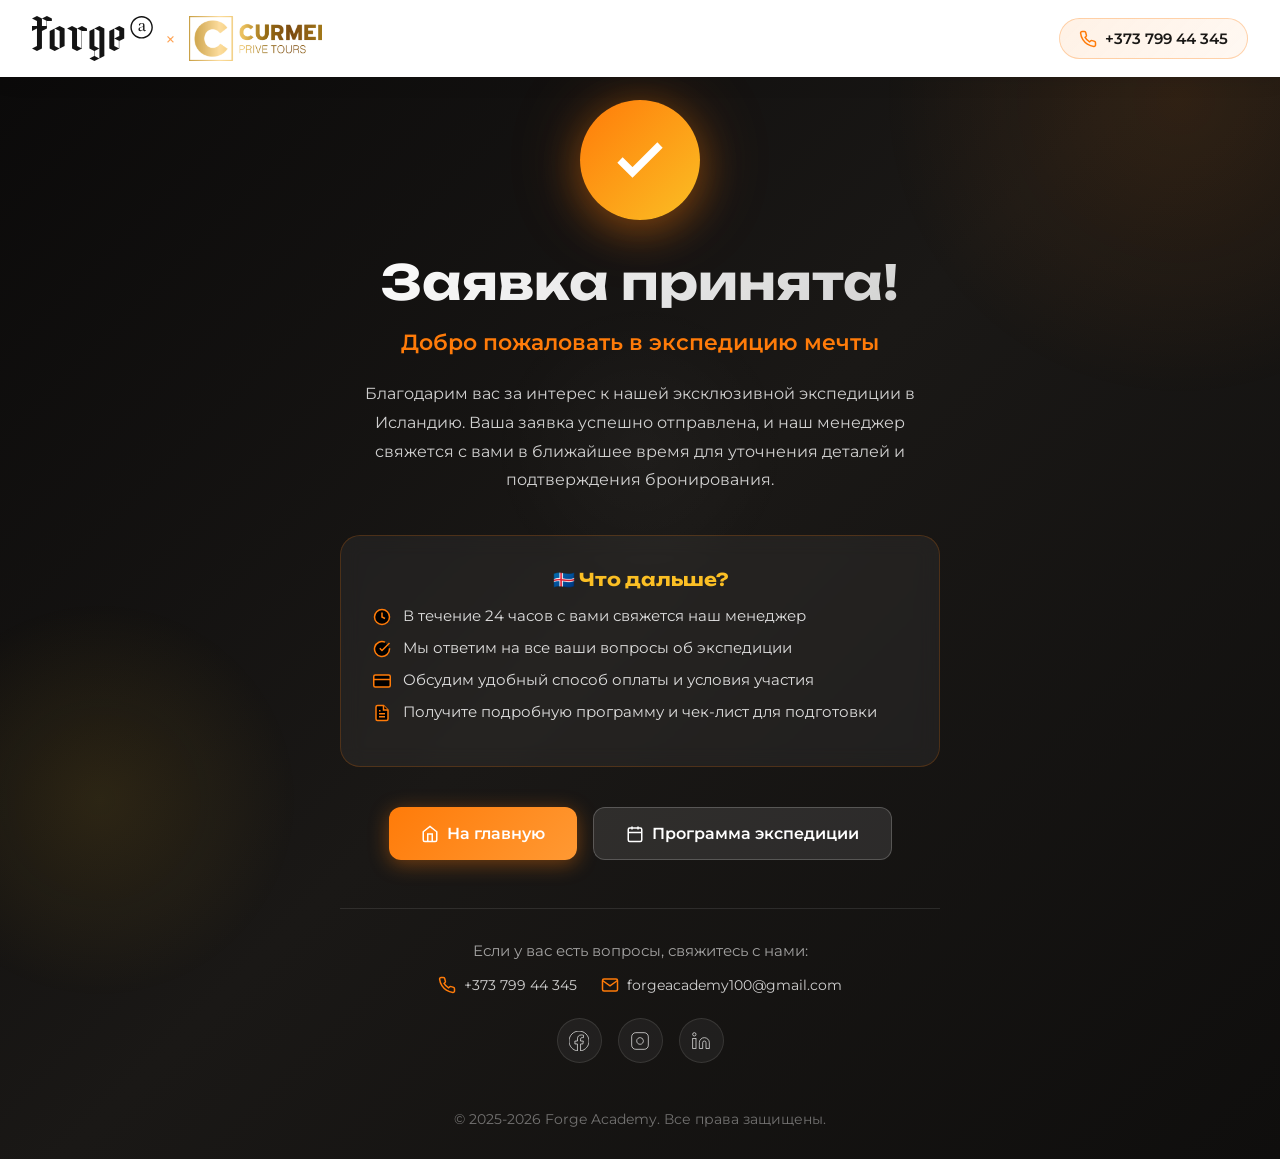
==== success.html @ b9b6d01e "Improve header phone styling and add white header to success page" ====
<!DOCTYPE html>
<html lang="ru">
<head>
    <meta charset="UTF-8">
    <meta name="viewport" content="width=device-width, initial-scale=1.0">
    <title>Заявка принята | Forge Academy Iceland</title>
    <meta name="robots" content="noindex, nofollow">
    
    <!-- Favicons -->
    <link rel="apple-touch-icon" sizes="180x180" href="assets/images/favicons/apple-touch-icon.png">
    <link rel="icon" type="image/png" sizes="32x32" href="assets/images/favicons/favicon-32x32.png">
    <link rel="icon" type="image/png" sizes="16x16" href="assets/images/favicons/favicon-16x16.png">
    
    <!-- Fonts -->
    <link rel="preconnect" href="https://fonts.googleapis.com">
    <link rel="preconnect" href="https://fonts.gstatic.com" crossorigin>
    <link href="https://fonts.googleapis.com/css2?family=Unbounded:wght@300;400;500;600;700;800;900&family=Montserrat:wght@300;400;500;600;700&display=swap" rel="stylesheet">
    
    <style>
        :root {
            --forge-flame: #FF7B09;
            --forge-gold: #FBBF24;
            --forge-coal: #1a1816;
            --white: #ffffff;
        }
        
        * {
            margin: 0;
            padding: 0;
            box-sizing: border-box;
        }
        
        body {
            font-family: 'Montserrat', sans-serif;
            background: linear-gradient(135deg, #0a0909 0%, #1a1816 50%, #0f0e0d 100%);
            min-height: 100vh;
            display: flex;
            flex-direction: column;
            align-items: center;
            justify-content: center;
            color: var(--white);
            padding: 2rem;
            padding-top: 100px;
            overflow-x: hidden;
            position: relative;
        }
        
        /* Header */
        .success-header {
            position: fixed;
            top: 0;
            left: 0;
            right: 0;
            background: var(--white);
            padding: 1rem 2rem;
            display: flex;
            justify-content: space-between;
            align-items: center;
            z-index: 1000;
            box-shadow: 0 2px 20px rgba(0, 0, 0, 0.1);
        }
        
        .header-logo {
            display: flex;
            align-items: center;
            gap: 0.8rem;
        }
        
        .header-logo img {
            height: 45px;
            width: auto;
        }
        
        .header-logo .logo-separator {
            color: var(--forge-flame);
            font-size: 1.2rem;
            opacity: 0.7;
        }
        
        .header-phone-link {
            display: flex;
            align-items: center;
            gap: 0.5rem;
            color: var(--forge-coal);
            text-decoration: none;
            font-size: 0.95rem;
            font-weight: 600;
            padding: 0.6rem 1.2rem;
            border-radius: 50px;
            background: linear-gradient(135deg, rgba(255, 123, 9, 0.1) 0%, rgba(255, 123, 9, 0.05) 100%);
            border: 1px solid rgba(255, 123, 9, 0.3);
            transition: all 0.3s ease;
        }
        
        .header-phone-link:hover {
            background: linear-gradient(135deg, var(--forge-flame) 0%, #ff9933 100%);
            color: white;
        }
        
        .header-phone-link svg {
            stroke: var(--forge-flame);
        }
        
        .header-phone-link:hover svg {
            stroke: white;
        }
        
        @media (max-width: 600px) {
            .success-header {
                padding: 0.8rem 1rem;
            }
            
            .header-logo img {
                height: 35px;
            }
            
            .header-phone-link span {
                display: none;
            }
            
            .header-phone-link {
                padding: 0.5rem;
                border-radius: 50%;
            }
        }
        
        /* Animated Background */
        .bg-animation {
            position: fixed;
            top: 0;
            left: 0;
            width: 100%;
            height: 100%;
            pointer-events: none;
            z-index: 0;
        }
        
        .bg-circle {
            position: absolute;
            border-radius: 50%;
            opacity: 0.1;
        }
        
        .bg-circle:nth-child(1) {
            width: 600px;
            height: 600px;
            background: radial-gradient(circle, var(--forge-flame) 0%, transparent 70%);
            top: -200px;
            right: -200px;
            animation: float 15s ease-in-out infinite;
        }
        
        .bg-circle:nth-child(2) {
            width: 400px;
            height: 400px;
            background: radial-gradient(circle, var(--forge-gold) 0%, transparent 70%);
            bottom: -100px;
            left: -100px;
            animation: float 12s ease-in-out infinite reverse;
        }
        
        .bg-circle:nth-child(3) {
            width: 300px;
            height: 300px;
            background: radial-gradient(circle, rgba(255, 255, 255, 0.3) 0%, transparent 70%);
            top: 50%;
            left: 50%;
            transform: translate(-50%, -50%);
            animation: pulse-bg 8s ease-in-out infinite;
        }
        
        @keyframes float {
            0%, 100% { transform: translate(0, 0) scale(1); }
            50% { transform: translate(30px, -30px) scale(1.1); }
        }
        
        @keyframes pulse-bg {
            0%, 100% { opacity: 0.05; transform: translate(-50%, -50%) scale(1); }
            50% { opacity: 0.15; transform: translate(-50%, -50%) scale(1.2); }
        }
        
        /* Success Container */
        .success-container {
            position: relative;
            z-index: 1;
            text-align: center;
            max-width: 600px;
            animation: fadeInUp 0.8s ease-out;
        }
        
        @keyframes fadeInUp {
            from {
                opacity: 0;
                transform: translateY(30px);
            }
            to {
                opacity: 1;
                transform: translateY(0);
            }
        }
        
        /* Success Icon */
        .success-icon {
            width: 120px;
            height: 120px;
            margin: 0 auto 2rem;
            background: linear-gradient(135deg, var(--forge-flame) 0%, var(--forge-gold) 100%);
            border-radius: 50%;
            display: flex;
            align-items: center;
            justify-content: center;
            box-shadow: 
                0 10px 40px rgba(255, 123, 9, 0.4),
                0 0 80px rgba(255, 123, 9, 0.2);
            animation: successPulse 2s ease-in-out infinite;
        }
        
        @keyframes successPulse {
            0%, 100% { 
                box-shadow: 
                    0 10px 40px rgba(255, 123, 9, 0.4),
                    0 0 80px rgba(255, 123, 9, 0.2);
            }
            50% { 
                box-shadow: 
                    0 15px 60px rgba(255, 123, 9, 0.5),
                    0 0 120px rgba(255, 123, 9, 0.3);
            }
        }
        
        .success-icon svg {
            width: 60px;
            height: 60px;
            stroke: white;
            stroke-width: 3;
            fill: none;
            animation: checkmark 0.8s ease-out 0.3s both;
        }
        
        @keyframes checkmark {
            0% {
                stroke-dasharray: 100;
                stroke-dashoffset: 100;
            }
            100% {
                stroke-dasharray: 100;
                stroke-dashoffset: 0;
            }
        }
        
        /* Logo */
        .success-logo {
            display: flex;
            align-items: center;
            justify-content: center;
            gap: 1rem;
            margin-bottom: 2rem;
        }
        
        .success-logo img {
            height: 50px;
            width: auto;
        }
        
        .success-logo .logo-curmei {
            filter: drop-shadow(0 2px 6px rgba(212, 175, 55, 0.4));
        }
        
        .logo-separator {
            color: var(--forge-flame);
            font-size: 1.5rem;
            opacity: 0.7;
        }
        
        /* Typography */
        .success-title {
            font-family: 'Unbounded', sans-serif;
            font-size: clamp(2rem, 5vw, 3rem);
            font-weight: 700;
            margin-bottom: 1rem;
            background: linear-gradient(135deg, var(--white) 0%, rgba(255, 255, 255, 0.8) 100%);
            -webkit-background-clip: text;
            -webkit-text-fill-color: transparent;
            background-clip: text;
        }
        
        .success-subtitle {
            font-size: clamp(1.1rem, 3vw, 1.4rem);
            color: var(--forge-flame);
            font-weight: 600;
            margin-bottom: 1.5rem;
        }
        
        .success-message {
            font-size: 1rem;
            line-height: 1.8;
            color: rgba(255, 255, 255, 0.8);
            margin-bottom: 2.5rem;
        }
        
        /* Card Info */
        .info-card {
            background: rgba(255, 255, 255, 0.05);
            border: 1px solid rgba(255, 123, 9, 0.2);
            border-radius: 20px;
            padding: 2rem;
            margin-bottom: 2.5rem;
            backdrop-filter: blur(10px);
        }
        
        .info-card h3 {
            font-family: 'Unbounded', sans-serif;
            font-size: 1.1rem;
            margin-bottom: 1rem;
            color: var(--forge-gold);
        }
        
        .info-list {
            list-style: none;
            text-align: left;
        }
        
        .info-list li {
            display: flex;
            align-items: flex-start;
            gap: 0.75rem;
            margin-bottom: 0.75rem;
            font-size: 0.95rem;
            color: rgba(255, 255, 255, 0.85);
        }
        
        .info-list li svg {
            flex-shrink: 0;
            margin-top: 2px;
            stroke: var(--forge-flame);
        }
        
        /* Buttons */
        .success-buttons {
            display: flex;
            gap: 1rem;
            justify-content: center;
            flex-wrap: wrap;
        }
        
        .btn {
            display: inline-flex;
            align-items: center;
            gap: 0.5rem;
            padding: 1rem 2rem;
            border-radius: 12px;
            font-size: 1rem;
            font-weight: 600;
            text-decoration: none;
            transition: all 0.3s ease;
            cursor: pointer;
            border: none;
        }
        
        .btn-primary {
            background: linear-gradient(135deg, var(--forge-flame) 0%, #ff9933 100%);
            color: white;
            box-shadow: 0 4px 20px rgba(255, 123, 9, 0.4);
        }
        
        .btn-primary:hover {
            transform: translateY(-3px);
            box-shadow: 0 8px 30px rgba(255, 123, 9, 0.5);
        }
        
        .btn-secondary {
            background: rgba(255, 255, 255, 0.1);
            color: white;
            border: 1px solid rgba(255, 255, 255, 0.2);
        }
        
        .btn-secondary:hover {
            background: rgba(255, 255, 255, 0.15);
            border-color: rgba(255, 255, 255, 0.3);
        }
        
        /* Contact Section */
        .contact-section {
            margin-top: 3rem;
            padding-top: 2rem;
            border-top: 1px solid rgba(255, 255, 255, 0.1);
        }
        
        .contact-section p {
            font-size: 0.95rem;
            color: rgba(255, 255, 255, 0.6);
            margin-bottom: 1rem;
        }
        
        .contact-links {
            display: flex;
            gap: 1.5rem;
            justify-content: center;
            flex-wrap: wrap;
        }
        
        .contact-link {
            display: flex;
            align-items: center;
            gap: 0.5rem;
            color: rgba(255, 255, 255, 0.8);
            text-decoration: none;
            font-size: 0.9rem;
            transition: color 0.3s ease;
        }
        
        .contact-link:hover {
            color: var(--forge-flame);
        }
        
        .contact-link svg {
            stroke: var(--forge-flame);
        }
        
        /* Social Links */
        .social-links {
            display: flex;
            gap: 1rem;
            justify-content: center;
            margin-top: 1.5rem;
        }
        
        .social-link {
            width: 45px;
            height: 45px;
            border-radius: 50%;
            background: rgba(255, 255, 255, 0.05);
            border: 1px solid rgba(255, 255, 255, 0.1);
            display: flex;
            align-items: center;
            justify-content: center;
            transition: all 0.3s ease;
        }
        
        .social-link:hover {
            background: rgba(255, 123, 9, 0.2);
            border-color: var(--forge-flame);
            transform: translateY(-3px);
        }
        
        .social-link svg {
            width: 20px;
            height: 20px;
            stroke: rgba(255, 255, 255, 0.8);
            fill: none;
        }
        
        .social-link:hover svg {
            stroke: var(--forge-flame);
        }
        
        /* Confetti Animation */
        .confetti {
            position: fixed;
            width: 10px;
            height: 10px;
            background: var(--forge-flame);
            animation: confetti-fall 3s ease-out forwards;
            z-index: 100;
        }
        
        @keyframes confetti-fall {
            0% {
                transform: translateY(-100vh) rotate(0deg);
                opacity: 1;
            }
            100% {
                transform: translateY(100vh) rotate(720deg);
                opacity: 0;
            }
        }
        
        /* Footer */
        .success-footer {
            margin-top: 3rem;
            font-size: 0.85rem;
            color: rgba(255, 255, 255, 0.4);
        }
        
        @media (max-width: 480px) {
            .success-icon {
                width: 90px;
                height: 90px;
            }
            
            .success-icon svg {
                width: 45px;
                height: 45px;
            }
            
            .info-card {
                padding: 1.5rem;
            }
            
            .btn {
                width: 100%;
                justify-content: center;
            }
            
            .success-logo img {
                height: 35px;
            }
        }
    </style>
    
    <!-- Analytics - Google Tag (if you have one) -->
    <!-- <script async src="https://www.googletagmanager.com/gtag/js?id=YOUR_GA_ID"></script> -->
</head>
<body>
    <!-- Header with White Background -->
    <header class="success-header">
        <div class="header-logo">
            <img src="assets/images/forge-logo.svg" alt="Forge Academy">
            <span class="logo-separator">×</span>
            <img src="assets/images/gold logo curmei.png" alt="Curmei Travel">
        </div>
        <a href="tel:+37379944345" class="header-phone-link">
            <svg width="18" height="18" viewBox="0 0 24 24" fill="none" stroke="currentColor" stroke-width="2">
                <path d="M22 16.92v3a2 2 0 0 1-2.18 2 19.79 19.79 0 0 1-8.63-3.07 19.5 19.5 0 0 1-6-6 19.79 19.79 0 0 1-3.07-8.67A2 2 0 0 1 4.11 2h3a2 2 0 0 1 2 1.72 12.84 12.84 0 0 0 .7 2.81 2 2 0 0 1-.45 2.11L8.09 9.91a16 16 0 0 0 6 6l1.27-1.27a2 2 0 0 1 2.11-.45 12.84 12.84 0 0 0 2.81.7A2 2 0 0 1 22 16.92z"></path>
            </svg>
            <span>+373 799 44 345</span>
        </a>
    </header>

    <!-- Background Animation -->
    <div class="bg-animation">
        <div class="bg-circle"></div>
        <div class="bg-circle"></div>
        <div class="bg-circle"></div>
    </div>
    
    <div class="success-container">
        <!-- Success Icon -->
        <div class="success-icon">
            <svg viewBox="0 0 24 24">
                <polyline points="20 6 9 17 4 12"></polyline>
            </svg>
        </div>
        
        <!-- Title -->
        <h1 class="success-title">Заявка принята!</h1>
        <p class="success-subtitle">Добро пожаловать в экспедицию мечты</p>
        
        <!-- Message -->
        <p class="success-message">
            Благодарим вас за интерес к нашей эксклюзивной экспедиции в Исландию. 
            Ваша заявка успешно отправлена, и наш менеджер свяжется с вами в ближайшее время 
            для уточнения деталей и подтверждения бронирования.
        </p>
        
        <!-- Info Card -->
        <div class="info-card">
            <h3>🇮🇸 Что дальше?</h3>
            <ul class="info-list">
                <li>
                    <svg width="18" height="18" viewBox="0 0 24 24" stroke-width="2">
                        <circle cx="12" cy="12" r="10"></circle>
                        <polyline points="12 6 12 12 16 14"></polyline>
                    </svg>
                    <span>В течение 24 часов с вами свяжется наш менеджер</span>
                </li>
                <li>
                    <svg width="18" height="18" viewBox="0 0 24 24" stroke-width="2">
                        <path d="M22 11.08V12a10 10 0 1 1-5.93-9.14"></path>
                        <polyline points="22 4 12 14.01 9 11.01"></polyline>
                    </svg>
                    <span>Мы ответим на все ваши вопросы об экспедиции</span>
                </li>
                <li>
                    <svg width="18" height="18" viewBox="0 0 24 24" stroke-width="2">
                        <rect x="1" y="4" width="22" height="16" rx="2" ry="2"></rect>
                        <line x1="1" y1="10" x2="23" y2="10"></line>
                    </svg>
                    <span>Обсудим удобный способ оплаты и условия участия</span>
                </li>
                <li>
                    <svg width="18" height="18" viewBox="0 0 24 24" stroke-width="2">
                        <path d="M14 2H6a2 2 0 0 0-2 2v16a2 2 0 0 0 2 2h12a2 2 0 0 0 2-2V8z"></path>
                        <polyline points="14 2 14 8 20 8"></polyline>
                        <line x1="16" y1="13" x2="8" y2="13"></line>
                        <line x1="16" y1="17" x2="8" y2="17"></line>
                        <polyline points="10 9 9 9 8 9"></polyline>
                    </svg>
                    <span>Получите подробную программу и чек-лист для подготовки</span>
                </li>
            </ul>
        </div>
        
        <!-- Buttons -->
        <div class="success-buttons">
            <a href="index.html" class="btn btn-primary">
                <svg width="18" height="18" viewBox="0 0 24 24" fill="none" stroke="currentColor" stroke-width="2">
                    <path d="M3 9l9-7 9 7v11a2 2 0 0 1-2 2H5a2 2 0 0 1-2-2z"></path>
                    <polyline points="9 22 9 12 15 12 15 22"></polyline>
                </svg>
                На главную
            </a>
            <a href="index.html#program" class="btn btn-secondary">
                <svg width="18" height="18" viewBox="0 0 24 24" fill="none" stroke="currentColor" stroke-width="2">
                    <rect x="3" y="4" width="18" height="18" rx="2" ry="2"></rect>
                    <line x1="16" y1="2" x2="16" y2="6"></line>
                    <line x1="8" y1="2" x2="8" y2="6"></line>
                    <line x1="3" y1="10" x2="21" y2="10"></line>
                </svg>
                Программа экспедиции
            </a>
        </div>
        
        <!-- Contact Section -->
        <div class="contact-section">
            <p>Если у вас есть вопросы, свяжитесь с нами:</p>
            <div class="contact-links">
                <a href="tel:+37379944345" class="contact-link">
                    <svg width="18" height="18" viewBox="0 0 24 24" fill="none" stroke-width="2">
                        <path d="M22 16.92v3a2 2 0 0 1-2.18 2 19.79 19.79 0 0 1-8.63-3.07 19.5 19.5 0 0 1-6-6 19.79 19.79 0 0 1-3.07-8.67A2 2 0 0 1 4.11 2h3a2 2 0 0 1 2 1.72 12.84 12.84 0 0 0 .7 2.81 2 2 0 0 1-.45 2.11L8.09 9.91a16 16 0 0 0 6 6l1.27-1.27a2 2 0 0 1 2.11-.45 12.84 12.84 0 0 0 2.81.7A2 2 0 0 1 22 16.92z"></path>
                    </svg>
                    +373 799 44 345
                </a>
                <a href="mailto:forgeacademy100@gmail.com" class="contact-link">
                    <svg width="18" height="18" viewBox="0 0 24 24" fill="none" stroke-width="2">
                        <path d="M4 4h16c1.1 0 2 .9 2 2v12c0 1.1-.9 2-2 2H4c-1.1 0-2-.9-2-2V6c0-1.1.9-2 2-2z"></path>
                        <polyline points="22,6 12,13 2,6"></polyline>
                    </svg>
                    forgeacademy100@gmail.com
                </a>
            </div>
            
            <!-- Social Links -->
            <div class="social-links">
                <a href="https://www.facebook.com/share/16fbA2Duwi/?mibextid=wwXIfr" target="_blank" rel="noopener noreferrer" class="social-link" aria-label="Facebook">
                    <svg viewBox="0 0 24 24" fill="currentColor" stroke="none">
                        <path d="M24 12.073c0-6.627-5.373-12-12-12s-12 5.373-12 12c0 5.99 4.388 10.954 10.125 11.854v-8.385H7.078v-3.47h3.047V9.43c0-3.007 1.792-4.669 4.533-4.669 1.312 0 2.686.235 2.686.235v2.953H15.83c-1.491 0-1.956.925-1.956 1.874v2.25h3.328l-.532 3.47h-2.796v8.385C19.612 23.027 24 18.062 24 12.073z"/>
                    </svg>
                </a>
                <a href="https://www.instagram.com/forge_academy_md/" target="_blank" rel="noopener noreferrer" class="social-link" aria-label="Instagram">
                    <svg viewBox="0 0 24 24">
                        <rect x="2" y="2" width="20" height="20" rx="5" ry="5"></rect>
                        <path d="M16 11.37A4 4 0 1 1 12.63 8 4 4 0 0 1 16 11.37z"></path>
                        <line x1="17.5" y1="6.5" x2="17.51" y2="6.5"></line>
                    </svg>
                </a>
                <a href="https://www.linkedin.com/in/forge-academy-856769377/" target="_blank" rel="noopener noreferrer" class="social-link" aria-label="LinkedIn">
                    <svg viewBox="0 0 24 24">
                        <path d="M16 8a6 6 0 0 1 6 6v7h-4v-7a2 2 0 0 0-2-2 2 2 0 0 0-2 2v7h-4v-7a6 6 0 0 1 6-6z"></path>
                        <rect x="2" y="9" width="4" height="12"></rect>
                        <circle cx="4" cy="4" r="2"></circle>
                    </svg>
                </a>
            </div>
        </div>
        
        <!-- Footer -->
        <p class="success-footer">© 2025-2026 Forge Academy. Все права защищены.</p>
    </div>
    
    <script>
        // Create confetti effect
        function createConfetti() {
            const colors = ['#FF7B09', '#FBBF24', '#ffffff', '#ff9933', '#ffcc66'];
            
            for (let i = 0; i < 50; i++) {
                setTimeout(() => {
                    const confetti = document.createElement('div');
                    confetti.className = 'confetti';
                    confetti.style.left = Math.random() * 100 + 'vw';
                    confetti.style.background = colors[Math.floor(Math.random() * colors.length)];
                    confetti.style.width = (Math.random() * 10 + 5) + 'px';
                    confetti.style.height = (Math.random() * 10 + 5) + 'px';
                    confetti.style.borderRadius = Math.random() > 0.5 ? '50%' : '0';
                    confetti.style.animationDuration = (Math.random() * 2 + 2) + 's';
                    document.body.appendChild(confetti);
                    
                    setTimeout(() => confetti.remove(), 3000);
                }, i * 50);
            }
        }
        
        // Run confetti on page load
        window.addEventListener('load', createConfetti);
        
        // Track conversion for analytics
        if (typeof gtag === 'function') {
            gtag('event', 'conversion', {
                'event_category': 'Form',
                'event_label': 'Booking Form Submission',
                'value': 1
            });
        }
        
        // Track with Facebook Pixel if available
        if (typeof fbq === 'function') {
            fbq('track', 'Lead');
        }
    </script>
</body>
</html>
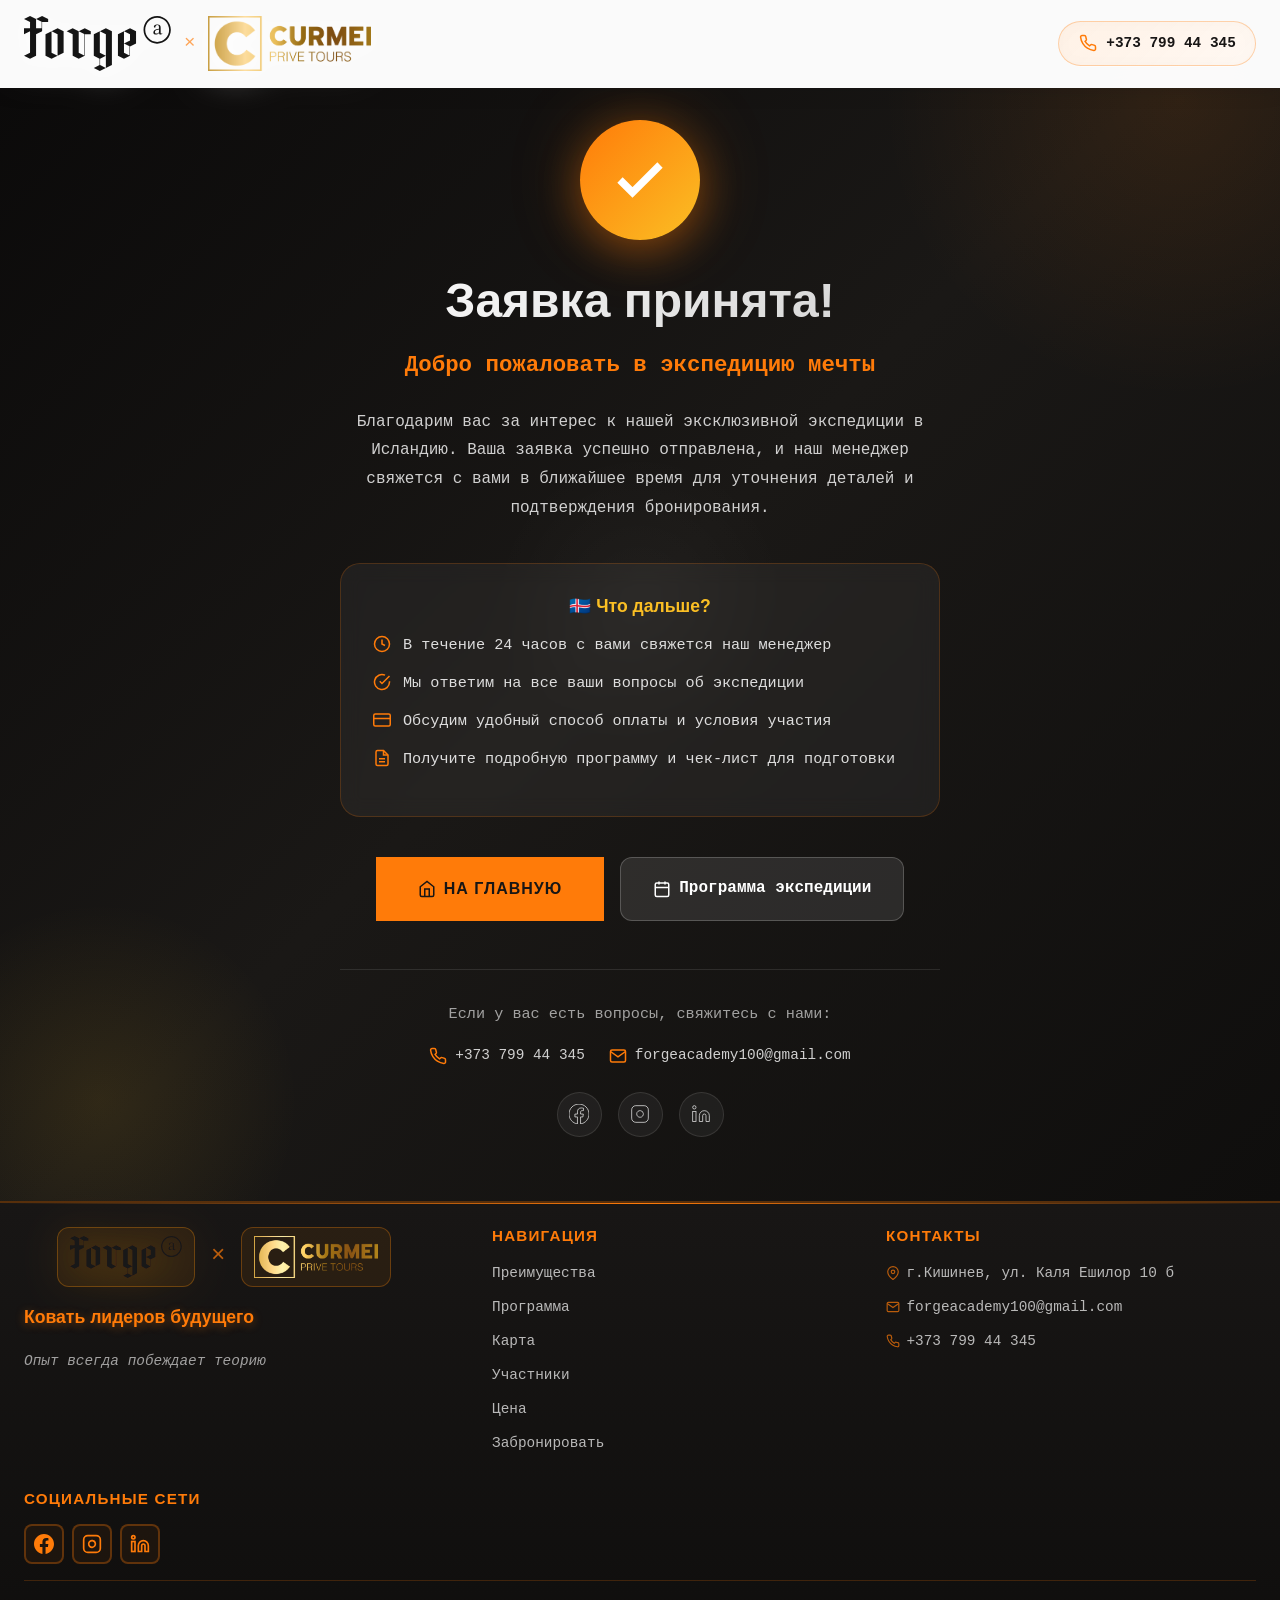
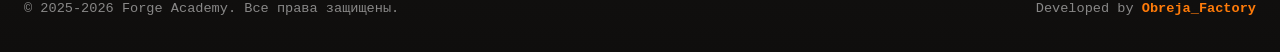
==== commit 2492cd3f: "Fix success page: match header/footer with index, fix phone visibility on scrolled header" ====
--- a/success.html
+++ b/success.html
@@ -16,117 +16,31 @@
     <link rel="preconnect" href="https://fonts.gstatic.com" crossorigin>
     <link href="https://fonts.googleapis.com/css2?family=Unbounded:wght@300;400;500;600;700;800;900&family=Montserrat:wght@300;400;500;600;700&display=swap" rel="stylesheet">
     
+    <!-- Main Stylesheet -->
+    <link rel="stylesheet" href="assets/css/style.css">
+    
     <style>
-        :root {
-            --forge-flame: #FF7B09;
-            --forge-gold: #FBBF24;
-            --forge-coal: #1a1816;
-            --white: #ffffff;
-        }
-        
-        * {
-            margin: 0;
-            padding: 0;
-            box-sizing: border-box;
-        }
-        
-        body {
-            font-family: 'Montserrat', sans-serif;
-            background: linear-gradient(135deg, #0a0909 0%, #1a1816 50%, #0f0e0d 100%);
+        /* Success Page Specific Styles */
+        .success-page-body {
             min-height: 100vh;
             display: flex;
             flex-direction: column;
+        }
+        
+        .success-main {
+            flex: 1;
+            display: flex;
             align-items: center;
             justify-content: center;
-            color: var(--white);
-            padding: 2rem;
-            padding-top: 100px;
-            overflow-x: hidden;
+            padding: 120px 2rem 4rem;
+            background: linear-gradient(135deg, #0a0909 0%, #1a1816 50%, #0f0e0d 100%);
             position: relative;
-        }
-        
-        /* Header */
-        .success-header {
-            position: fixed;
-            top: 0;
-            left: 0;
-            right: 0;
-            background: var(--white);
-            padding: 1rem 2rem;
-            display: flex;
-            justify-content: space-between;
-            align-items: center;
-            z-index: 1000;
-            box-shadow: 0 2px 20px rgba(0, 0, 0, 0.1);
-        }
-        
-        .header-logo {
-            display: flex;
-            align-items: center;
-            gap: 0.8rem;
-        }
-        
-        .header-logo img {
-            height: 45px;
-            width: auto;
-        }
-        
-        .header-logo .logo-separator {
-            color: var(--forge-flame);
-            font-size: 1.2rem;
-            opacity: 0.7;
-        }
-        
-        .header-phone-link {
-            display: flex;
-            align-items: center;
-            gap: 0.5rem;
-            color: var(--forge-coal);
-            text-decoration: none;
-            font-size: 0.95rem;
-            font-weight: 600;
-            padding: 0.6rem 1.2rem;
-            border-radius: 50px;
-            background: linear-gradient(135deg, rgba(255, 123, 9, 0.1) 0%, rgba(255, 123, 9, 0.05) 100%);
-            border: 1px solid rgba(255, 123, 9, 0.3);
-            transition: all 0.3s ease;
-        }
-        
-        .header-phone-link:hover {
-            background: linear-gradient(135deg, var(--forge-flame) 0%, #ff9933 100%);
-            color: white;
-        }
-        
-        .header-phone-link svg {
-            stroke: var(--forge-flame);
-        }
-        
-        .header-phone-link:hover svg {
-            stroke: white;
-        }
-        
-        @media (max-width: 600px) {
-            .success-header {
-                padding: 0.8rem 1rem;
-            }
-            
-            .header-logo img {
-                height: 35px;
-            }
-            
-            .header-phone-link span {
-                display: none;
-            }
-            
-            .header-phone-link {
-                padding: 0.5rem;
-                border-radius: 50%;
-            }
-        }
-        
-        /* Animated Background */
+            overflow: hidden;
+        }
+        
+        /* Background Animation */
         .bg-animation {
-            position: fixed;
+            position: absolute;
             top: 0;
             left: 0;
             width: 100%;
@@ -153,7 +67,7 @@
         .bg-circle:nth-child(2) {
             width: 400px;
             height: 400px;
-            background: radial-gradient(circle, var(--forge-gold) 0%, transparent 70%);
+            background: radial-gradient(circle, #FBBF24 0%, transparent 70%);
             bottom: -100px;
             left: -100px;
             animation: float 12s ease-in-out infinite reverse;
@@ -189,14 +103,8 @@
         }
         
         @keyframes fadeInUp {
-            from {
-                opacity: 0;
-                transform: translateY(30px);
-            }
-            to {
-                opacity: 1;
-                transform: translateY(0);
-            }
+            from { opacity: 0; transform: translateY(30px); }
+            to { opacity: 1; transform: translateY(0); }
         }
         
         /* Success Icon */
@@ -204,28 +112,18 @@
             width: 120px;
             height: 120px;
             margin: 0 auto 2rem;
-            background: linear-gradient(135deg, var(--forge-flame) 0%, var(--forge-gold) 100%);
+            background: linear-gradient(135deg, var(--forge-flame) 0%, #FBBF24 100%);
             border-radius: 50%;
             display: flex;
             align-items: center;
             justify-content: center;
-            box-shadow: 
-                0 10px 40px rgba(255, 123, 9, 0.4),
-                0 0 80px rgba(255, 123, 9, 0.2);
+            box-shadow: 0 10px 40px rgba(255, 123, 9, 0.4), 0 0 80px rgba(255, 123, 9, 0.2);
             animation: successPulse 2s ease-in-out infinite;
         }
         
         @keyframes successPulse {
-            0%, 100% { 
-                box-shadow: 
-                    0 10px 40px rgba(255, 123, 9, 0.4),
-                    0 0 80px rgba(255, 123, 9, 0.2);
-            }
-            50% { 
-                box-shadow: 
-                    0 15px 60px rgba(255, 123, 9, 0.5),
-                    0 0 120px rgba(255, 123, 9, 0.3);
-            }
+            0%, 100% { box-shadow: 0 10px 40px rgba(255, 123, 9, 0.4), 0 0 80px rgba(255, 123, 9, 0.2); }
+            50% { box-shadow: 0 15px 60px rgba(255, 123, 9, 0.5), 0 0 120px rgba(255, 123, 9, 0.3); }
         }
         
         .success-icon svg {
@@ -238,43 +136,12 @@
         }
         
         @keyframes checkmark {
-            0% {
-                stroke-dasharray: 100;
-                stroke-dashoffset: 100;
-            }
-            100% {
-                stroke-dasharray: 100;
-                stroke-dashoffset: 0;
-            }
-        }
-        
-        /* Logo */
-        .success-logo {
-            display: flex;
-            align-items: center;
-            justify-content: center;
-            gap: 1rem;
-            margin-bottom: 2rem;
-        }
-        
-        .success-logo img {
-            height: 50px;
-            width: auto;
-        }
-        
-        .success-logo .logo-curmei {
-            filter: drop-shadow(0 2px 6px rgba(212, 175, 55, 0.4));
-        }
-        
-        .logo-separator {
-            color: var(--forge-flame);
-            font-size: 1.5rem;
-            opacity: 0.7;
-        }
-        
-        /* Typography */
+            0% { stroke-dasharray: 100; stroke-dashoffset: 100; }
+            100% { stroke-dasharray: 100; stroke-dashoffset: 0; }
+        }
+        
         .success-title {
-            font-family: 'Unbounded', sans-serif;
+            font-family: var(--font-heading);
             font-size: clamp(2rem, 5vw, 3rem);
             font-weight: 700;
             margin-bottom: 1rem;
@@ -298,7 +165,6 @@
             margin-bottom: 2.5rem;
         }
         
-        /* Card Info */
         .info-card {
             background: rgba(255, 255, 255, 0.05);
             border: 1px solid rgba(255, 123, 9, 0.2);
@@ -309,10 +175,10 @@
         }
         
         .info-card h3 {
-            font-family: 'Unbounded', sans-serif;
+            font-family: var(--font-heading);
             font-size: 1.1rem;
             margin-bottom: 1rem;
-            color: var(--forge-gold);
+            color: #FBBF24;
         }
         
         .info-list {
@@ -335,7 +201,6 @@
             stroke: var(--forge-flame);
         }
         
-        /* Buttons */
         .success-buttons {
             display: flex;
             gap: 1rem;
@@ -343,63 +208,45 @@
             flex-wrap: wrap;
         }
         
-        .btn {
-            display: inline-flex;
-            align-items: center;
-            gap: 0.5rem;
+        .success-buttons .btn { display: inline-flex; align-items: center; gap: 0.5rem; }
+        
+        .btn-secondary-light {
+            background: rgba(255, 255, 255, 0.1);
+            color: white;
+            border: 1px solid rgba(255, 255, 255, 0.2);
             padding: 1rem 2rem;
             border-radius: 12px;
             font-size: 1rem;
             font-weight: 600;
             text-decoration: none;
             transition: all 0.3s ease;
-            cursor: pointer;
-            border: none;
-        }
-        
-        .btn-primary {
-            background: linear-gradient(135deg, var(--forge-flame) 0%, #ff9933 100%);
-            color: white;
-            box-shadow: 0 4px 20px rgba(255, 123, 9, 0.4);
-        }
-        
-        .btn-primary:hover {
-            transform: translateY(-3px);
-            box-shadow: 0 8px 30px rgba(255, 123, 9, 0.5);
-        }
-        
-        .btn-secondary {
-            background: rgba(255, 255, 255, 0.1);
-            color: white;
-            border: 1px solid rgba(255, 255, 255, 0.2);
-        }
-        
-        .btn-secondary:hover {
+            display: inline-flex;
+            align-items: center;
+            gap: 0.5rem;
+        }
+        
+        .btn-secondary-light:hover {
             background: rgba(255, 255, 255, 0.15);
             border-color: rgba(255, 255, 255, 0.3);
-        }
-        
-        /* Contact Section */
-        .contact-section {
+            transform: translateY(-2px);
+        }
+        
+        .success-contact {
             margin-top: 3rem;
             padding-top: 2rem;
             border-top: 1px solid rgba(255, 255, 255, 0.1);
         }
         
-        .contact-section p {
-            font-size: 0.95rem;
-            color: rgba(255, 255, 255, 0.6);
-            margin-bottom: 1rem;
-        }
-        
-        .contact-links {
+        .success-contact > p { font-size: 0.95rem; color: rgba(255, 255, 255, 0.6); margin-bottom: 1rem; }
+        
+        .success-contact-links {
             display: flex;
             gap: 1.5rem;
             justify-content: center;
             flex-wrap: wrap;
         }
         
-        .contact-link {
+        .success-contact-link {
             display: flex;
             align-items: center;
             gap: 0.5rem;
@@ -409,23 +256,17 @@
             transition: color 0.3s ease;
         }
         
-        .contact-link:hover {
-            color: var(--forge-flame);
-        }
-        
-        .contact-link svg {
-            stroke: var(--forge-flame);
-        }
-        
-        /* Social Links */
-        .social-links {
+        .success-contact-link:hover { color: var(--forge-flame); }
+        .success-contact-link svg { stroke: var(--forge-flame); }
+        
+        .success-social-links {
             display: flex;
             gap: 1rem;
             justify-content: center;
             margin-top: 1.5rem;
         }
         
-        .social-link {
+        .success-social-link {
             width: 45px;
             height: 45px;
             border-radius: 50%;
@@ -435,234 +276,242 @@
             align-items: center;
             justify-content: center;
             transition: all 0.3s ease;
-        }
-        
-        .social-link:hover {
+            text-decoration: none;
+        }
+        
+        .success-social-link:hover {
             background: rgba(255, 123, 9, 0.2);
             border-color: var(--forge-flame);
             transform: translateY(-3px);
         }
         
-        .social-link svg {
-            width: 20px;
-            height: 20px;
-            stroke: rgba(255, 255, 255, 0.8);
-            fill: none;
-        }
-        
-        .social-link:hover svg {
-            stroke: var(--forge-flame);
-        }
-        
-        /* Confetti Animation */
+        .success-social-link svg { width: 20px; height: 20px; stroke: rgba(255, 255, 255, 0.8); fill: none; }
+        .success-social-link:hover svg { stroke: var(--forge-flame); }
+        
         .confetti {
             position: fixed;
             width: 10px;
             height: 10px;
             background: var(--forge-flame);
             animation: confetti-fall 3s ease-out forwards;
-            z-index: 100;
+            z-index: 9999;
         }
         
         @keyframes confetti-fall {
-            0% {
-                transform: translateY(-100vh) rotate(0deg);
-                opacity: 1;
-            }
-            100% {
-                transform: translateY(100vh) rotate(720deg);
-                opacity: 0;
-            }
-        }
-        
-        /* Footer */
-        .success-footer {
-            margin-top: 3rem;
-            font-size: 0.85rem;
-            color: rgba(255, 255, 255, 0.4);
+            0% { transform: translateY(-100vh) rotate(0deg); opacity: 1; }
+            100% { transform: translateY(100vh) rotate(720deg); opacity: 0; }
         }
         
         @media (max-width: 480px) {
-            .success-icon {
-                width: 90px;
-                height: 90px;
-            }
-            
-            .success-icon svg {
-                width: 45px;
-                height: 45px;
-            }
-            
-            .info-card {
-                padding: 1.5rem;
-            }
-            
-            .btn {
-                width: 100%;
-                justify-content: center;
-            }
-            
-            .success-logo img {
-                height: 35px;
-            }
+            .success-main { padding: 100px 1rem 2rem; }
+            .success-icon { width: 90px; height: 90px; }
+            .success-icon svg { width: 45px; height: 45px; }
+            .info-card { padding: 1.5rem; }
+            .success-buttons .btn, .btn-secondary-light { width: 100%; justify-content: center; }
+        }
+        
+        /* Force header white state on success page */
+        .success-page-body .header {
+            background: rgba(255, 255, 255, 0.98) !important;
+            backdrop-filter: blur(20px);
+            box-shadow: 0 2px 20px rgba(0, 0, 0, 0.1);
+        }
+        
+        .success-page-body .header-phone {
+            color: var(--forge-coal);
+            background: linear-gradient(135deg, rgba(255, 123, 9, 0.1) 0%, rgba(255, 123, 9, 0.05) 100%);
+            border: 1px solid rgba(255, 123, 9, 0.3);
+        }
+        
+        .success-page-body .header-phone:hover {
+            background: linear-gradient(135deg, var(--forge-flame) 0%, #ff9933 100%);
+            border-color: var(--forge-flame);
+            color: var(--white);
         }
     </style>
+</head>
+<body class="success-page-body">
     
-    <!-- Analytics - Google Tag (if you have one) -->
-    <!-- <script async src="https://www.googletagmanager.com/gtag/js?id=YOUR_GA_ID"></script> -->
-</head>
-<body>
-    <!-- Header with White Background -->
-    <header class="success-header">
-        <div class="header-logo">
-            <img src="assets/images/forge-logo.svg" alt="Forge Academy">
-            <span class="logo-separator">×</span>
-            <img src="assets/images/gold logo curmei.png" alt="Curmei Travel">
+    <!-- Header (same as index) -->
+    <header class="header" id="header">
+        <div class="container">
+            <div class="header-content">
+                <div class="logo-container">
+                    <div class="logo">
+                        <img src="assets/images/forge-logo.svg" alt="Forge Academy" class="logo-img" width="120" height="40">
+                    </div>
+                    <span class="logo-separator">×</span>
+                    <div class="logo logo-partner">
+                        <img src="assets/images/gold logo curmei.png" alt="Curmei Travel" class="logo-img logo-curmei" width="120" height="40">
+                    </div>
+                </div>
+                <div class="header-right">
+                    <a href="tel:+37379944345" class="header-phone">
+                        <svg width="18" height="18" viewBox="0 0 24 24" fill="none" stroke="currentColor" stroke-width="2">
+                            <path d="M22 16.92v3a2 2 0 0 1-2.18 2 19.79 19.79 0 0 1-8.63-3.07 19.5 19.5 0 0 1-6-6 19.79 19.79 0 0 1-3.07-8.67A2 2 0 0 1 4.11 2h3a2 2 0 0 1 2 1.72 12.84 12.84 0 0 0 .7 2.81 2 2 0 0 1-.45 2.11L8.09 9.91a16 16 0 0 0 6 6l1.27-1.27a2 2 0 0 1 2.11-.45 12.84 12.84 0 0 0 2.81.7A2 2 0 0 1 22 16.92z"></path>
+                        </svg>
+                        <span>+373 799 44 345</span>
+                    </a>
+                </div>
+            </div>
         </div>
-        <a href="tel:+37379944345" class="header-phone-link">
-            <svg width="18" height="18" viewBox="0 0 24 24" fill="none" stroke="currentColor" stroke-width="2">
-                <path d="M22 16.92v3a2 2 0 0 1-2.18 2 19.79 19.79 0 0 1-8.63-3.07 19.5 19.5 0 0 1-6-6 19.79 19.79 0 0 1-3.07-8.67A2 2 0 0 1 4.11 2h3a2 2 0 0 1 2 1.72 12.84 12.84 0 0 0 .7 2.81 2 2 0 0 1-.45 2.11L8.09 9.91a16 16 0 0 0 6 6l1.27-1.27a2 2 0 0 1 2.11-.45 12.84 12.84 0 0 0 2.81.7A2 2 0 0 1 22 16.92z"></path>
-            </svg>
-            <span>+373 799 44 345</span>
-        </a>
     </header>
 
-    <!-- Background Animation -->
-    <div class="bg-animation">
-        <div class="bg-circle"></div>
-        <div class="bg-circle"></div>
-        <div class="bg-circle"></div>
-    </div>
-    
-    <div class="success-container">
-        <!-- Success Icon -->
-        <div class="success-icon">
-            <svg viewBox="0 0 24 24">
-                <polyline points="20 6 9 17 4 12"></polyline>
-            </svg>
+    <!-- Main Content -->
+    <main class="success-main">
+        <div class="bg-animation">
+            <div class="bg-circle"></div>
+            <div class="bg-circle"></div>
+            <div class="bg-circle"></div>
         </div>
         
-        <!-- Title -->
-        <h1 class="success-title">Заявка принята!</h1>
-        <p class="success-subtitle">Добро пожаловать в экспедицию мечты</p>
-        
-        <!-- Message -->
-        <p class="success-message">
-            Благодарим вас за интерес к нашей эксклюзивной экспедиции в Исландию. 
-            Ваша заявка успешно отправлена, и наш менеджер свяжется с вами в ближайшее время 
-            для уточнения деталей и подтверждения бронирования.
-        </p>
-        
-        <!-- Info Card -->
-        <div class="info-card">
-            <h3>🇮🇸 Что дальше?</h3>
-            <ul class="info-list">
-                <li>
-                    <svg width="18" height="18" viewBox="0 0 24 24" stroke-width="2">
-                        <circle cx="12" cy="12" r="10"></circle>
-                        <polyline points="12 6 12 12 16 14"></polyline>
-                    </svg>
-                    <span>В течение 24 часов с вами свяжется наш менеджер</span>
-                </li>
-                <li>
-                    <svg width="18" height="18" viewBox="0 0 24 24" stroke-width="2">
-                        <path d="M22 11.08V12a10 10 0 1 1-5.93-9.14"></path>
-                        <polyline points="22 4 12 14.01 9 11.01"></polyline>
-                    </svg>
-                    <span>Мы ответим на все ваши вопросы об экспедиции</span>
-                </li>
-                <li>
-                    <svg width="18" height="18" viewBox="0 0 24 24" stroke-width="2">
-                        <rect x="1" y="4" width="22" height="16" rx="2" ry="2"></rect>
-                        <line x1="1" y1="10" x2="23" y2="10"></line>
-                    </svg>
-                    <span>Обсудим удобный способ оплаты и условия участия</span>
-                </li>
-                <li>
-                    <svg width="18" height="18" viewBox="0 0 24 24" stroke-width="2">
-                        <path d="M14 2H6a2 2 0 0 0-2 2v16a2 2 0 0 0 2 2h12a2 2 0 0 0 2-2V8z"></path>
-                        <polyline points="14 2 14 8 20 8"></polyline>
-                        <line x1="16" y1="13" x2="8" y2="13"></line>
-                        <line x1="16" y1="17" x2="8" y2="17"></line>
-                        <polyline points="10 9 9 9 8 9"></polyline>
-                    </svg>
-                    <span>Получите подробную программу и чек-лист для подготовки</span>
-                </li>
-            </ul>
+        <div class="success-container">
+            <div class="success-icon">
+                <svg viewBox="0 0 24 24"><polyline points="20 6 9 17 4 12"></polyline></svg>
+            </div>
+            
+            <h1 class="success-title">Заявка принята!</h1>
+            <p class="success-subtitle">Добро пожаловать в экспедицию мечты</p>
+            
+            <p class="success-message">
+                Благодарим вас за интерес к нашей эксклюзивной экспедиции в Исландию. 
+                Ваша заявка успешно отправлена, и наш менеджер свяжется с вами в ближайшее время 
+                для уточнения деталей и подтверждения бронирования.
+            </p>
+            
+            <div class="info-card">
+                <h3>🇮🇸 Что дальше?</h3>
+                <ul class="info-list">
+                    <li>
+                        <svg width="18" height="18" viewBox="0 0 24 24" stroke-width="2" fill="none"><circle cx="12" cy="12" r="10"></circle><polyline points="12 6 12 12 16 14"></polyline></svg>
+                        <span>В течение 24 часов с вами свяжется наш менеджер</span>
+                    </li>
+                    <li>
+                        <svg width="18" height="18" viewBox="0 0 24 24" stroke-width="2" fill="none"><path d="M22 11.08V12a10 10 0 1 1-5.93-9.14"></path><polyline points="22 4 12 14.01 9 11.01"></polyline></svg>
+                        <span>Мы ответим на все ваши вопросы об экспедиции</span>
+                    </li>
+                    <li>
+                        <svg width="18" height="18" viewBox="0 0 24 24" stroke-width="2" fill="none"><rect x="1" y="4" width="22" height="16" rx="2" ry="2"></rect><line x1="1" y1="10" x2="23" y2="10"></line></svg>
+                        <span>Обсудим удобный способ оплаты и условия участия</span>
+                    </li>
+                    <li>
+                        <svg width="18" height="18" viewBox="0 0 24 24" stroke-width="2" fill="none"><path d="M14 2H6a2 2 0 0 0-2 2v16a2 2 0 0 0 2 2h12a2 2 0 0 0 2-2V8z"></path><polyline points="14 2 14 8 20 8"></polyline><line x1="16" y1="13" x2="8" y2="13"></line><line x1="16" y1="17" x2="8" y2="17"></line></svg>
+                        <span>Получите подробную программу и чек-лист для подготовки</span>
+                    </li>
+                </ul>
+            </div>
+            
+            <div class="success-buttons">
+                <a href="index.html" class="btn btn-primary">
+                    <svg width="18" height="18" viewBox="0 0 24 24" fill="none" stroke="currentColor" stroke-width="2"><path d="M3 9l9-7 9 7v11a2 2 0 0 1-2 2H5a2 2 0 0 1-2-2z"></path><polyline points="9 22 9 12 15 12 15 22"></polyline></svg>
+                    На главную
+                </a>
+                <a href="index.html#program" class="btn-secondary-light">
+                    <svg width="18" height="18" viewBox="0 0 24 24" fill="none" stroke="currentColor" stroke-width="2"><rect x="3" y="4" width="18" height="18" rx="2" ry="2"></rect><line x1="16" y1="2" x2="16" y2="6"></line><line x1="8" y1="2" x2="8" y2="6"></line><line x1="3" y1="10" x2="21" y2="10"></line></svg>
+                    Программа экспедиции
+                </a>
+            </div>
+            
+            <div class="success-contact">
+                <p>Если у вас есть вопросы, свяжитесь с нами:</p>
+                <div class="success-contact-links">
+                    <a href="tel:+37379944345" class="success-contact-link">
+                        <svg width="18" height="18" viewBox="0 0 24 24" fill="none" stroke-width="2"><path d="M22 16.92v3a2 2 0 0 1-2.18 2 19.79 19.79 0 0 1-8.63-3.07 19.5 19.5 0 0 1-6-6 19.79 19.79 0 0 1-3.07-8.67A2 2 0 0 1 4.11 2h3a2 2 0 0 1 2 1.72 12.84 12.84 0 0 0 .7 2.81 2 2 0 0 1-.45 2.11L8.09 9.91a16 16 0 0 0 6 6l1.27-1.27a2 2 0 0 1 2.11-.45 12.84 12.84 0 0 0 2.81.7A2 2 0 0 1 22 16.92z"></path></svg>
+                        +373 799 44 345
+                    </a>
+                    <a href="mailto:forgeacademy100@gmail.com" class="success-contact-link">
+                        <svg width="18" height="18" viewBox="0 0 24 24" fill="none" stroke-width="2"><path d="M4 4h16c1.1 0 2 .9 2 2v12c0 1.1-.9 2-2 2H4c-1.1 0-2-.9-2-2V6c0-1.1.9-2 2-2z"></path><polyline points="22,6 12,13 2,6"></polyline></svg>
+                        forgeacademy100@gmail.com
+                    </a>
+                </div>
+                
+                <div class="success-social-links">
+                    <a href="https://www.facebook.com/share/16fbA2Duwi/?mibextid=wwXIfr" target="_blank" rel="noopener noreferrer" class="success-social-link" aria-label="Facebook">
+                        <svg viewBox="0 0 24 24" fill="currentColor" stroke="none"><path d="M24 12.073c0-6.627-5.373-12-12-12s-12 5.373-12 12c0 5.99 4.388 10.954 10.125 11.854v-8.385H7.078v-3.47h3.047V9.43c0-3.007 1.792-4.669 4.533-4.669 1.312 0 2.686.235 2.686.235v2.953H15.83c-1.491 0-1.956.925-1.956 1.874v2.25h3.328l-.532 3.47h-2.796v8.385C19.612 23.027 24 18.062 24 12.073z"/></svg>
+                    </a>
+                    <a href="https://www.instagram.com/forge_academy_md/" target="_blank" rel="noopener noreferrer" class="success-social-link" aria-label="Instagram">
+                        <svg viewBox="0 0 24 24"><rect x="2" y="2" width="20" height="20" rx="5" ry="5"></rect><path d="M16 11.37A4 4 0 1 1 12.63 8 4 4 0 0 1 16 11.37z"></path><line x1="17.5" y1="6.5" x2="17.51" y2="6.5"></line></svg>
+                    </a>
+                    <a href="https://www.linkedin.com/in/forge-academy-856769377/" target="_blank" rel="noopener noreferrer" class="success-social-link" aria-label="LinkedIn">
+                        <svg viewBox="0 0 24 24"><path d="M16 8a6 6 0 0 1 6 6v7h-4v-7a2 2 0 0 0-2-2 2 2 0 0 0-2 2v7h-4v-7a6 6 0 0 1 6-6z"></path><rect x="2" y="9" width="4" height="12"></rect><circle cx="4" cy="4" r="2"></circle></svg>
+                    </a>
+                </div>
+            </div>
         </div>
-        
-        <!-- Buttons -->
-        <div class="success-buttons">
-            <a href="index.html" class="btn btn-primary">
-                <svg width="18" height="18" viewBox="0 0 24 24" fill="none" stroke="currentColor" stroke-width="2">
-                    <path d="M3 9l9-7 9 7v11a2 2 0 0 1-2 2H5a2 2 0 0 1-2-2z"></path>
-                    <polyline points="9 22 9 12 15 12 15 22"></polyline>
-                </svg>
-                На главную
-            </a>
-            <a href="index.html#program" class="btn btn-secondary">
-                <svg width="18" height="18" viewBox="0 0 24 24" fill="none" stroke="currentColor" stroke-width="2">
-                    <rect x="3" y="4" width="18" height="18" rx="2" ry="2"></rect>
-                    <line x1="16" y1="2" x2="16" y2="6"></line>
-                    <line x1="8" y1="2" x2="8" y2="6"></line>
-                    <line x1="3" y1="10" x2="21" y2="10"></line>
-                </svg>
-                Программа экспедиции
-            </a>
+    </main>
+
+    <!-- Footer (same as index) -->
+    <footer class="footer">
+        <div class="container">
+            <div class="footer-content">
+                <div class="footer-brand">
+                    <div class="footer-logos-row">
+                        <img src="assets/images/forge-logo.svg" alt="Forge Academy Logo" class="footer-logo" width="140" height="50">
+                        <span class="footer-logo-separator">×</span>
+                        <img src="assets/images/gold%20logo%20curmei.png" alt="Curmei Travel Logo" class="footer-logo partner-logo" width="140" height="50">
+                    </div>
+                    <p class="footer-tagline">Ковать лидеров будущего</p>
+                    <p class="footer-philosophy">Опыт всегда побеждает теорию</p>
+                </div>
+
+                <div class="footer-links">
+                    <div class="footer-column">
+                        <h4>Навигация</h4>
+                        <ul>
+                            <li><a href="index.html#benefits">Преимущества</a></li>
+                            <li><a href="index.html#program">Программа</a></li>
+                            <li><a href="index.html#map">Карта</a></li>
+                            <li><a href="index.html#audience">Участники</a></li>
+                            <li><a href="index.html#price">Цена</a></li>
+                            <li><a href="index.html#booking">Забронировать</a></li>
+                        </ul>
+                    </div>
+
+                    <div class="footer-column">
+                        <h4>Контакты</h4>
+                        <ul>
+                            <li>
+                                <svg width="16" height="16" viewBox="0 0 24 24" fill="none" stroke="currentColor" stroke-width="2"><path d="M21 10c0 7-9 13-9 13s-9-6-9-13a9 9 0 0 1 18 0z"></path><circle cx="12" cy="10" r="3"></circle></svg>
+                                г.Кишинев, ул. Каля Ешилор 10 б
+                            </li>
+                            <li>
+                                <svg width="16" height="16" viewBox="0 0 24 24" fill="none" stroke="currentColor" stroke-width="2"><path d="M4 4h16c1.1 0 2 .9 2 2v12c0 1.1-.9 2-2 2H4c-1.1 0-2-.9-2-2V6c0-1.1.9-2 2-2z"></path><polyline points="22,6 12,13 2,6"></polyline></svg>
+                                <a href="mailto:forgeacademy100@gmail.com">forgeacademy100@gmail.com</a>
+                            </li>
+                            <li>
+                                <svg width="16" height="16" viewBox="0 0 24 24" fill="none" stroke="currentColor" stroke-width="2"><path d="M22 16.92v3a2 2 0 0 1-2.18 2 19.79 19.79 0 0 1-8.63-3.07 19.5 19.5 0 0 1-6-6 19.79 19.79 0 0 1-3.07-8.67A2 2 0 0 1 4.11 2h3a2 2 0 0 1 2 1.72 12.84 12.84 0 0 0 .7 2.81 2 2 0 0 1-.45 2.11L8.09 9.91a16 16 0 0 0 6 6l1.27-1.27a2 2 0 0 1 2.11-.45 12.84 12.84 0 0 0 2.81.7A2 2 0 0 1 22 16.92z"></path></svg>
+                                <a href="tel:+37379944345">+373 799 44 345</a>
+                            </li>
+                        </ul>
+                    </div>
+
+                    <div class="footer-column">
+                        <h4>Социальные сети</h4>
+                        <div class="footer-social-links">
+                            <a href="https://www.facebook.com/share/16fbA2Duwi/?mibextid=wwXIfr" target="_blank" rel="noopener noreferrer" aria-label="Facebook">
+                                <svg width="24" height="24" viewBox="0 0 24 24" fill="currentColor"><path d="M24 12.073c0-6.627-5.373-12-12-12s-12 5.373-12 12c0 5.99 4.388 10.954 10.125 11.854v-8.385H7.078v-3.47h3.047V9.43c0-3.007 1.792-4.669 4.533-4.669 1.312 0 2.686.235 2.686.235v2.953H15.83c-1.491 0-1.956.925-1.956 1.874v2.25h3.328l-.532 3.47h-2.796v8.385C19.612 23.027 24 18.062 24 12.073z"/></svg>
+                            </a>
+                            <a href="https://www.instagram.com/forge_academy_md/" target="_blank" rel="noopener noreferrer" aria-label="Instagram">
+                                <svg width="24" height="24" viewBox="0 0 24 24" fill="none" stroke="currentColor" stroke-width="2"><rect x="2" y="2" width="20" height="20" rx="5" ry="5"></rect><path d="M16 11.37A4 4 0 1 1 12.63 8 4 4 0 0 1 16 11.37z"></path><line x1="17.5" y1="6.5" x2="17.51" y2="6.5"></line></svg>
+                            </a>
+                            <a href="https://www.linkedin.com/in/forge-academy-856769377/" target="_blank" rel="noopener noreferrer" aria-label="LinkedIn">
+                                <svg width="24" height="24" viewBox="0 0 24 24" fill="none" stroke="currentColor" stroke-width="2"><path d="M16 8a6 6 0 0 1 6 6v7h-4v-7a2 2 0 0 0-2-2 2 2 0 0 0-2 2v7h-4v-7a6 6 0 0 1 6-6z"></path><rect x="2" y="9" width="4" height="12"></rect><circle cx="4" cy="4" r="2"></circle></svg>
+                            </a>
+                        </div>
+                    </div>
+                </div>
+            </div>
+
+            <div class="footer-bottom">
+                <p>&copy; 2025-2026 Forge Academy. Все права защищены.</p>
+                <p class="footer-developer">Developed by <a href="https://bogdanob.info/?lang=en#" target="_blank" rel="noopener noreferrer">Obreja_Factory</a></p>
+            </div>
         </div>
-        
-        <!-- Contact Section -->
-        <div class="contact-section">
-            <p>Если у вас есть вопросы, свяжитесь с нами:</p>
-            <div class="contact-links">
-                <a href="tel:+37379944345" class="contact-link">
-                    <svg width="18" height="18" viewBox="0 0 24 24" fill="none" stroke-width="2">
-                        <path d="M22 16.92v3a2 2 0 0 1-2.18 2 19.79 19.79 0 0 1-8.63-3.07 19.5 19.5 0 0 1-6-6 19.79 19.79 0 0 1-3.07-8.67A2 2 0 0 1 4.11 2h3a2 2 0 0 1 2 1.72 12.84 12.84 0 0 0 .7 2.81 2 2 0 0 1-.45 2.11L8.09 9.91a16 16 0 0 0 6 6l1.27-1.27a2 2 0 0 1 2.11-.45 12.84 12.84 0 0 0 2.81.7A2 2 0 0 1 22 16.92z"></path>
-                    </svg>
-                    +373 799 44 345
-                </a>
-                <a href="mailto:forgeacademy100@gmail.com" class="contact-link">
-                    <svg width="18" height="18" viewBox="0 0 24 24" fill="none" stroke-width="2">
-                        <path d="M4 4h16c1.1 0 2 .9 2 2v12c0 1.1-.9 2-2 2H4c-1.1 0-2-.9-2-2V6c0-1.1.9-2 2-2z"></path>
-                        <polyline points="22,6 12,13 2,6"></polyline>
-                    </svg>
-                    forgeacademy100@gmail.com
-                </a>
-            </div>
-            
-            <!-- Social Links -->
-            <div class="social-links">
-                <a href="https://www.facebook.com/share/16fbA2Duwi/?mibextid=wwXIfr" target="_blank" rel="noopener noreferrer" class="social-link" aria-label="Facebook">
-                    <svg viewBox="0 0 24 24" fill="currentColor" stroke="none">
-                        <path d="M24 12.073c0-6.627-5.373-12-12-12s-12 5.373-12 12c0 5.99 4.388 10.954 10.125 11.854v-8.385H7.078v-3.47h3.047V9.43c0-3.007 1.792-4.669 4.533-4.669 1.312 0 2.686.235 2.686.235v2.953H15.83c-1.491 0-1.956.925-1.956 1.874v2.25h3.328l-.532 3.47h-2.796v8.385C19.612 23.027 24 18.062 24 12.073z"/>
-                    </svg>
-                </a>
-                <a href="https://www.instagram.com/forge_academy_md/" target="_blank" rel="noopener noreferrer" class="social-link" aria-label="Instagram">
-                    <svg viewBox="0 0 24 24">
-                        <rect x="2" y="2" width="20" height="20" rx="5" ry="5"></rect>
-                        <path d="M16 11.37A4 4 0 1 1 12.63 8 4 4 0 0 1 16 11.37z"></path>
-                        <line x1="17.5" y1="6.5" x2="17.51" y2="6.5"></line>
-                    </svg>
-                </a>
-                <a href="https://www.linkedin.com/in/forge-academy-856769377/" target="_blank" rel="noopener noreferrer" class="social-link" aria-label="LinkedIn">
-                    <svg viewBox="0 0 24 24">
-                        <path d="M16 8a6 6 0 0 1 6 6v7h-4v-7a2 2 0 0 0-2-2 2 2 0 0 0-2 2v7h-4v-7a6 6 0 0 1 6-6z"></path>
-                        <rect x="2" y="9" width="4" height="12"></rect>
-                        <circle cx="4" cy="4" r="2"></circle>
-                    </svg>
-                </a>
-            </div>
-        </div>
-        
-        <!-- Footer -->
-        <p class="success-footer">© 2025-2026 Forge Academy. Все права защищены.</p>
-    </div>
+    </footer>
     
     <script>
-        // Create confetti effect
         function createConfetti() {
             const colors = ['#FF7B09', '#FBBF24', '#ffffff', '#ff9933', '#ffcc66'];
-            
             for (let i = 0; i < 50; i++) {
                 setTimeout(() => {
                     const confetti = document.createElement('div');
@@ -674,28 +523,16 @@
                     confetti.style.borderRadius = Math.random() > 0.5 ? '50%' : '0';
                     confetti.style.animationDuration = (Math.random() * 2 + 2) + 's';
                     document.body.appendChild(confetti);
-                    
                     setTimeout(() => confetti.remove(), 3000);
                 }, i * 50);
             }
         }
-        
-        // Run confetti on page load
         window.addEventListener('load', createConfetti);
         
-        // Track conversion for analytics
         if (typeof gtag === 'function') {
-            gtag('event', 'conversion', {
-                'event_category': 'Form',
-                'event_label': 'Booking Form Submission',
-                'value': 1
-            });
-        }
-        
-        // Track with Facebook Pixel if available
-        if (typeof fbq === 'function') {
-            fbq('track', 'Lead');
-        }
+            gtag('event', 'conversion', { 'event_category': 'Form', 'event_label': 'Booking Form Submission', 'value': 1 });
+        }
+        if (typeof fbq === 'function') { fbq('track', 'Lead'); }
     </script>
 </body>
-</html>
+</html>
--- a/assets/css/style.css
+++ b/assets/css/style.css
@@ -0,0 +1,4547 @@
+/* ============================================
+   FORGE ACADEMY ICELAND LANDING PAGE
+   Brand Colors: Forge Flame #FF7B09, Forge Coal #181615
+   Fonts: Tektur (headings), Anonymous Pro (body)
+   Cross-Browser Compatible & Fully Responsive
+   ============================================ */
+
+/* ============================================
+   RESET & BASE STYLES
+   ============================================ */
+
+* {
+    margin: 0;
+    padding: 0;
+    box-sizing: border-box;
+    -webkit-box-sizing: border-box;
+    -moz-box-sizing: border-box;
+}
+
+*::before,
+*::after {
+    box-sizing: border-box;
+    -webkit-box-sizing: border-box;
+    -moz-box-sizing: border-box;
+}
+
+:root {
+    /* Forge Brand Colors */
+    --forge-flame: #FF7B09;
+    --forge-coal: #181615;
+    --forge-flame-light: #ff9033;
+    --forge-flame-dark: #cc6207;
+    
+    /* Supporting Colors */
+    --white: #FFFFFF;
+    --grey-light: #F5F5F5;
+    --grey-medium: #9E9E9E;
+    --grey-dark: #424242;
+    
+    /* Typography */
+    --font-heading: 'Tektur', sans-serif;
+    --font-body: 'Anonymous Pro', monospace;
+    
+    /* Spacing - TravelMind Style (generos) */
+    --spacing-xs: 0.5rem;
+    --spacing-sm: 1rem;
+    --spacing-md: 1.5rem;
+    --spacing-lg: 3rem;
+    --spacing-xl: 5rem;
+    --spacing-xxl: 7rem;
+    
+    /* Transitions */
+    --transition-fast: 0.2s ease;
+    --transition-normal: 0.3s ease;
+    --transition-slow: 0.5s ease;
+}
+
+html {
+    scroll-behavior: smooth;
+    font-size: 16px;
+    -webkit-text-size-adjust: 100%;
+    -ms-text-size-adjust: 100%;
+    -webkit-font-smoothing: antialiased;
+    -moz-osx-font-smoothing: grayscale;
+    overflow-x: clip;
+    width: 100%;
+}
+
+/* Disable smooth scroll on iOS to prevent scroll jumping */
+@supports (-webkit-touch-callout: none) {
+    html {
+        scroll-behavior: auto;
+    }
+}
+
+body {
+    font-family: var(--font-body);
+    background: linear-gradient(180deg, #0a0909 0%, var(--forge-coal) 50%, #0a0909 100%);
+    color: var(--white);
+    line-height: 1.7;
+    overflow-x: clip;
+    -webkit-overflow-scrolling: touch;
+    width: 100%;
+    max-width: 100vw;
+    position: relative;
+    /* Prevent overscroll bounce causing issues */
+    overscroll-behavior: none;
+    overscroll-behavior-y: none;
+}
+
+/* Performance optimizations */
+img, video {
+    content-visibility: auto;
+}
+
+section {
+    contain: layout style;
+}
+
+/* Reduce motion for users who prefer it */
+@media (prefers-reduced-motion: reduce) {
+    *, *::before, *::after {
+        animation-duration: 0.01ms !important;
+        animation-iteration-count: 1 !important;
+        transition-duration: 0.01ms !important;
+    }
+    
+    html {
+        scroll-behavior: auto;
+    }
+}
+
+/* Custom Scrollbar */
+::-webkit-scrollbar {
+    width: 12px;
+}
+
+::-webkit-scrollbar-track {
+    background: var(--forge-coal);
+    border-left: 1px solid rgba(255, 123, 9, 0.1);
+}
+
+::-webkit-scrollbar-thumb {
+    background: linear-gradient(180deg, var(--forge-flame) 0%, #ff9033 100%);
+    border-radius: 6px;
+    border: 2px solid var(--forge-coal);
+}
+
+::-webkit-scrollbar-thumb:hover {
+    background: linear-gradient(180deg, #ff9033 0%, var(--forge-flame) 100%);
+    box-shadow: 0 0 10px rgba(255, 123, 9, 0.5);
+}
+
+/* Firefox Scrollbar */
+* {
+    scrollbar-width: thin;
+    scrollbar-color: var(--forge-flame) var(--forge-coal);
+}
+
+img {
+    max-width: 100%;
+    display: block;
+    height: auto;
+    -ms-interpolation-mode: bicubic;
+    image-rendering: -webkit-optimize-contrast;
+    image-rendering: crisp-edges;
+}
+
+a {
+    color: inherit;
+    text-decoration: none;
+    -webkit-tap-highlight-color: transparent;
+}
+
+button {
+    -webkit-appearance: none;
+    -moz-appearance: none;
+    appearance: none;
+    border: none;
+    background: none;
+    cursor: pointer;
+    -webkit-tap-highlight-color: transparent;
+}
+
+input,
+textarea,
+select {
+    -webkit-appearance: none;
+    -moz-appearance: none;
+    appearance: none;
+    font-family: inherit;
+}
+
+/* ============================================
+   TYPOGRAPHY
+   ============================================ */
+
+h1, h2, h3, h4, h5, h6 {
+    font-family: var(--font-heading);
+    font-weight: 700;
+    line-height: 1.2;
+    margin-bottom: var(--spacing-sm);
+}
+
+h1 { font-size: clamp(2.5rem, 6vw, 5rem); }
+h2 { font-size: clamp(2rem, 4vw, 3.5rem); }
+h3 { font-size: clamp(1.5rem, 3vw, 2rem); }
+h4 { font-size: clamp(1.2rem, 2vw, 1.5rem); }
+
+p {
+    margin-bottom: var(--spacing-sm);
+}
+
+/* ============================================
+   CONTAINER & LAYOUT
+   ============================================ */
+
+.container {
+    max-width: 1400px;
+    width: 100%;
+    margin: 0 auto;
+    padding: 0 var(--spacing-md);
+    box-sizing: border-box;
+}
+
+.container-full {
+    max-width: 100%;
+    padding: 0;
+}
+
+.section-intro {
+    text-align: center;
+    max-width: 900px;
+    margin: 0 auto var(--spacing-lg);
+    padding: var(--spacing-md) 0;
+}
+
+.section-title {
+    color: var(--forge-flame);
+    text-transform: uppercase;
+    letter-spacing: 3px;
+    margin-bottom: var(--spacing-md);
+    position: relative;
+    display: inline-block;
+    text-shadow: 0 2px 10px rgba(255, 123, 9, 0.3);
+}
+
+.section-title::after {
+    content: '';
+    position: absolute;
+    bottom: -10px;
+    left: 50%;
+    transform: translateX(-50%);
+    width: 60px;
+    height: 3px;
+    background: linear-gradient(90deg, transparent, var(--forge-flame), transparent);
+}
+
+.section-description {
+    font-size: 1.1rem;
+    color: rgba(255, 255, 255, 0.7);
+}
+
+/* Main Price Badge */
+.main-price-badge {
+    display: inline-flex;
+    flex-direction: column;
+    align-items: center;
+    margin-top: var(--spacing-md);
+    padding: var(--spacing-lg) var(--spacing-xl);
+    background: linear-gradient(135deg, rgba(255, 123, 9, 0.15) 0%, rgba(255, 123, 9, 0.05) 100%);
+    border: 3px solid var(--forge-flame);
+    border-radius: 30px;
+    box-shadow: 
+        0 0 40px rgba(255, 123, 9, 0.3),
+        inset 0 0 30px rgba(255, 123, 9, 0.1);
+    backdrop-filter: blur(10px);
+}
+
+.main-price-label {
+    font-size: 1rem;
+    color: rgba(255, 255, 255, 0.8);
+    text-transform: uppercase;
+    letter-spacing: 2px;
+    margin-bottom: 0.5rem;
+}
+
+.main-price-value {
+    font-family: var(--font-heading);
+    font-size: 4rem;
+    font-weight: 900;
+    color: var(--forge-flame);
+    text-shadow: 0 0 30px rgba(255, 123, 9, 0.6);
+    line-height: 1;
+}
+
+/* Tour Dates Badge */
+.tour-dates-badge {
+    display: inline-flex;
+    align-items: center;
+    gap: var(--spacing-md);
+    padding: var(--spacing-sm) var(--spacing-lg);
+    background: linear-gradient(135deg, rgba(24, 22, 21, 0.9) 0%, rgba(24, 22, 21, 0.7) 100%);
+    border: 2px solid rgba(255, 123, 9, 0.4);
+    border-radius: 50px;
+    margin-bottom: var(--spacing-md);
+    box-shadow: 0 10px 30px rgba(0, 0, 0, 0.3);
+    backdrop-filter: blur(10px);
+}
+
+.tour-dates-icon {
+    display: flex;
+    align-items: center;
+    justify-content: center;
+    width: 45px;
+    height: 45px;
+    background: linear-gradient(135deg, var(--forge-flame) 0%, #ff9933 100%);
+    border-radius: 50%;
+    color: white;
+    box-shadow: 0 4px 15px rgba(255, 123, 9, 0.4);
+}
+
+.tour-dates-content {
+    display: flex;
+    flex-direction: column;
+    gap: 0.2rem;
+}
+
+.tour-dates-label {
+    font-size: 0.75rem;
+    color: rgba(255, 255, 255, 0.6);
+    text-transform: uppercase;
+    letter-spacing: 1px;
+}
+
+.tour-dates-value {
+    font-size: 1.1rem;
+    font-weight: 700;
+    color: white;
+}
+
+.tour-dates-days {
+    padding: 0.4rem 1rem;
+    background: rgba(255, 123, 9, 0.15);
+    border: 1px solid rgba(255, 123, 9, 0.3);
+    border-radius: 20px;
+}
+
+.tour-dates-days span {
+    font-size: 0.9rem;
+    font-weight: 600;
+    color: var(--forge-flame);
+}
+
+/* ============================================
+   BUTTONS
+   ============================================ */
+
+.btn {
+    display: inline-block;
+    padding: 1rem 2.5rem;
+    font-family: var(--font-heading);
+    font-weight: 600;
+    text-transform: uppercase;
+    letter-spacing: 1px;
+    border: 2px solid var(--forge-flame);
+    background: transparent;
+    color: var(--forge-flame);
+    cursor: pointer;
+    transition: all var(--transition-normal);
+    position: relative;
+    overflow: hidden;
+    z-index: 1;
+}
+
+.btn::before {
+    content: '';
+    position: absolute;
+    top: 0;
+    left: -100%;
+    width: 100%;
+    height: 100%;
+    background: var(--forge-flame);
+    transition: left var(--transition-normal);
+    z-index: -1;
+}
+
+.btn:hover::before {
+    left: 0;
+}
+
+.btn:hover {
+    color: var(--forge-coal);
+    box-shadow: 0 0 30px rgba(255, 123, 9, 0.6), 0 4px 20px rgba(255, 123, 9, 0.4);
+    transform: translateY(-2px);
+}
+
+.btn-primary {
+    background: var(--forge-flame);
+    color: var(--forge-coal);
+}
+
+.btn-primary::before {
+    background: var(--forge-coal);
+}
+
+.btn-primary:hover {
+    color: var(--forge-flame);
+}
+
+.btn-hero {
+    padding: 1.5rem 3rem;
+    font-size: 1.2rem;
+}
+
+.btn-large {
+    padding: 1.2rem 3rem;
+    font-size: 1.1rem;
+}
+
+/* ============================================
+   HEADER
+   ============================================ */
+
+.header {
+    position: fixed;
+    top: 0;
+    left: 0;
+    right: 0;
+    width: 100%;
+    max-width: 100vw;
+    background: transparent;
+    backdrop-filter: blur(15px);
+    z-index: 9999;
+    padding: 1rem 0;
+    transition: all var(--transition-normal);
+    box-shadow: none;
+    border-bottom: 1px solid rgba(255, 255, 255, 0.15);
+    -webkit-transform: translateZ(0);
+    transform: translateZ(0);
+}
+
+.header.scrolled {
+    padding: 0.7rem 0;
+    background: rgba(255, 255, 255, 0.92);
+    backdrop-filter: blur(20px);
+    box-shadow: 0 2px 20px rgba(0, 0, 0, 0.1);
+    border-bottom: 1px solid rgba(255, 255, 255, 0.3);
+}
+
+.header.scrolled .header-phone {
+    color: var(--forge-coal);
+    background: linear-gradient(135deg, rgba(255, 123, 9, 0.1) 0%, rgba(255, 123, 9, 0.05) 100%);
+    border: 1px solid rgba(255, 123, 9, 0.3);
+}
+
+.header.scrolled .header-phone:hover {
+    background: linear-gradient(135deg, var(--forge-flame) 0%, #ff9933 100%);
+    border-color: var(--forge-flame);
+    color: var(--white);
+}
+
+.header-content {
+    display: flex;
+    justify-content: space-between;
+    align-items: center;
+}
+
+.header-right {
+    display: flex;
+    align-items: center;
+    gap: 1rem;
+}
+
+.header-phone {
+    display: flex;
+    align-items: center;
+    gap: 0.6rem;
+    color: var(--white);
+    text-decoration: none;
+    font-size: 0.9rem;
+    font-weight: 600;
+    padding: 0.6rem 1.2rem;
+    border-radius: 50px;
+    background: linear-gradient(135deg, rgba(255, 255, 255, 0.1) 0%, rgba(255, 255, 255, 0.05) 100%);
+    border: 1px solid rgba(255, 255, 255, 0.2);
+    transition: all 0.3s ease;
+    backdrop-filter: blur(10px);
+}
+
+.header-phone:hover {
+    background: linear-gradient(135deg, var(--forge-flame) 0%, #ff9933 100%);
+    border-color: var(--forge-flame);
+    color: var(--white);
+    transform: translateY(-2px);
+    box-shadow: 0 4px 15px rgba(255, 123, 9, 0.4);
+}
+
+.header-phone svg {
+    stroke: var(--forge-flame);
+    flex-shrink: 0;
+    transition: stroke 0.3s ease;
+}
+
+.header-phone:hover svg {
+    stroke: var(--white);
+}
+
+@media (max-width: 768px) {
+    .header-phone span {
+        display: none;
+    }
+    
+    .header-phone {
+        padding: 0.6rem;
+        border-radius: 50%;
+        width: 42px;
+        height: 42px;
+        justify-content: center;
+    }
+    
+    .header-right {
+        gap: 0.5rem;
+    }
+}
+
+.logo-container {
+    display: flex;
+    align-items: center;
+    gap: 0.8rem;
+}
+
+.logo-separator {
+    color: var(--forge-flame);
+    font-size: 1.2rem;
+    font-weight: 300;
+    opacity: 0.7;
+}
+
+.logo-partner {
+    display: flex;
+    align-items: center;
+}
+
+.logo-curmei {
+    height: 45px;
+    width: auto;
+    filter: drop-shadow(0 2px 6px rgba(212, 175, 55, 0.4));
+}
+
+.header.scrolled .logo-curmei {
+    height: 38px;
+}
+
+@media (max-width: 480px) {
+    .logo-container {
+        gap: 0.4rem;
+    }
+    
+    .logo-img {
+        height: 35px !important;
+    }
+    
+    .logo-curmei {
+        height: 30px !important;
+    }
+    
+    .logo-separator {
+        font-size: 0.9rem;
+    }
+}
+
+@media (min-width: 481px) and (max-width: 768px) {
+    .logo-container {
+        gap: 0.6rem;
+    }
+    
+    .logo-img {
+        height: 45px;
+    }
+    
+    .logo-curmei {
+        height: 38px;
+    }
+}
+
+.logo-img {
+    height: 55px;
+    width: auto;
+    transition: all var(--transition-normal);
+    filter: drop-shadow(0 2px 8px rgba(255, 255, 255, 0.8)) drop-shadow(0 4px 16px rgba(255, 255, 255, 0.5));
+}
+
+.header.scrolled .logo-img {
+    height: 45px;
+    filter: drop-shadow(0 1px 4px rgba(0, 0, 0, 0.1));
+}
+
+.logo-text {
+    font-family: var(--font-heading);
+    font-size: 1.8rem;
+    font-weight: 900;
+    color: var(--forge-flame);
+    letter-spacing: 2px;
+}
+
+.logo-academy {
+    font-size: 1rem;
+    color: var(--white);
+    opacity: 0.8;
+    margin-left: 0.3rem;
+}
+
+/* Hamburger Menu */
+.hamburger {
+    width: 40px;
+    height: 40px;
+    background: transparent;
+    border: none;
+    cursor: pointer;
+    display: flex;
+    flex-direction: column;
+    justify-content: center;
+    align-items: center;
+    gap: 6px;
+    padding: 0;
+    z-index: 1001;
+    transition: all var(--transition-normal);
+}
+
+.hamburger span {
+    width: 28px;
+    height: 3px;
+    background: var(--forge-flame);
+    transition: all var(--transition-normal);
+    border-radius: 2px;
+}
+
+.hamburger:hover span {
+    background: var(--forge-flame-light);
+}
+
+.hamburger.active span:nth-child(1) {
+    transform: rotate(45deg) translate(8px, 8px);
+}
+
+.hamburger.active span:nth-child(2) {
+    opacity: 0;
+}
+
+.hamburger.active span:nth-child(3) {
+    transform: rotate(-45deg) translate(8px, -8px);
+}
+
+/* Sidebar Navigation */
+.sidebar-nav {
+    position: fixed;
+    top: 0;
+    right: -400px;
+    width: 400px;
+    height: 100vh;
+    background: var(--forge-coal);
+    z-index: 10000;
+    transition: right 0.4s ease;
+    box-shadow: -5px 0 30px rgba(0, 0, 0, 0.5);
+    overflow-y: auto;
+}
+
+.sidebar-nav.active {
+    right: 0;
+}
+
+.sidebar-close {
+    position: absolute;
+    top: 1.5rem;
+    right: 1.5rem;
+    width: 40px;
+    height: 40px;
+    background: transparent;
+    border: none;
+    cursor: pointer;
+    color: var(--white);
+    transition: all var(--transition-fast);
+    z-index: 10001;
+}
+
+.sidebar-close:hover {
+    color: var(--forge-flame);
+    transform: rotate(90deg);
+}
+
+.sidebar-content {
+    padding: 5rem 3rem 3rem 3rem;
+    display: flex;
+    flex-direction: column;
+    gap: 1.5rem;
+}
+
+.sidebar-link {
+    font-family: var(--font-heading);
+    font-size: 1.5rem;
+    font-weight: 600;
+    color: var(--white);
+    text-transform: uppercase;
+    letter-spacing: 2px;
+    transition: all var(--transition-fast);
+    padding: 1rem 0;
+    border-bottom: 1px solid rgba(255, 255, 255, 0.1);
+}
+
+.sidebar-link:hover {
+    color: var(--forge-flame);
+    padding-left: 1rem;
+}
+
+.btn-sidebar {
+    margin-top: 2rem;
+    text-align: center;
+    padding: 1.2rem 2rem;
+    font-size: 1.1rem;
+}
+
+/* Sidebar Overlay */
+.sidebar-overlay {
+    position: fixed;
+    top: 0;
+    left: 0;
+    width: 100%;
+    height: 100vh;
+    background: rgba(0, 0, 0, 0.7);
+    z-index: 9999;
+    opacity: 0;
+    visibility: hidden;
+    transition: all var(--transition-normal);
+}
+
+.sidebar-overlay.active {
+    opacity: 1;
+    visibility: visible;
+}
+
+.nav {
+    display: none;
+}
+
+/* ============================================
+   HERO SECTION
+   ============================================ */
+
+.hero {
+    min-height: 100vh;
+    display: flex;
+    align-items: center;
+    justify-content: center;
+    position: relative;
+    overflow: hidden;
+    padding: 0;
+}
+
+/* Video Background */
+.hero-video {
+    position: absolute;
+    top: 0;
+    left: 0;
+    width: 100%;
+    height: 100%;
+    object-fit: cover;
+    z-index: 0;
+}
+
+.hero-overlay {
+    position: absolute;
+    top: 0;
+    left: 0;
+    width: 100%;
+    height: 100%;
+    background: linear-gradient(180deg, 
+        rgba(24, 22, 21, 0.35) 0%, 
+        rgba(24, 22, 21, 0.25) 50%,
+        rgba(24, 22, 21, 0.5) 100%);
+    z-index: 1;
+}
+
+.hero-content {
+    position: relative;
+    z-index: 2;
+    text-align: center;
+    max-width: 1000px;
+    margin: 0 auto;
+    padding: var(--spacing-md);
+}
+
+/* Hero Logo */
+.hero-logo {
+    margin-bottom: var(--spacing-sm);
+}
+
+.hero-logo-img {
+    height: clamp(90px, 16vw, 160px);
+    width: auto;
+    margin: 0 auto;
+    filter: drop-shadow(0 4px 20px rgba(0, 0, 0, 0.15));
+    background: rgba(255, 255, 255, 0.95);
+    padding: 1.8rem;
+    border-radius: 20px;
+    backdrop-filter: blur(10px);
+    border: 1px solid rgba(255, 255, 255, 0.5);
+}
+
+.hero-logo-text {
+    font-family: var(--font-heading);
+    font-size: clamp(2.5rem, 5vw, 4rem);
+    font-weight: 900;
+    color: var(--forge-flame);
+    letter-spacing: 4px;
+    text-shadow: 0 4px 20px rgba(255, 123, 9, 0.4);
+}
+
+.hero-logo-academy {
+    font-size: clamp(1.2rem, 2.5vw, 2rem);
+    color: var(--white);
+    opacity: 0.9;
+    margin-left: 0.5rem;
+}
+
+/* Hero Title */
+.hero-title {
+    font-size: clamp(2rem, 5vw, 4rem);
+    font-weight: 900;
+    color: var(--white);
+    text-transform: uppercase;
+    letter-spacing: 3px;
+    margin-bottom: 0.5rem;
+    margin-top: 0;
+    line-height: 1;
+    text-shadow: 0 4px 30px rgba(0, 0, 0, 0.7), 0 2px 10px rgba(0, 0, 0, 0.5);
+}
+
+.hero-accent {
+    display: block;
+    font-size: clamp(3rem, 8vw, 6rem);
+    font-weight: 900;
+    color: var(--forge-flame);
+    letter-spacing: 6px;
+    margin-bottom: 0.2rem;
+}
+
+.hero-location {
+    display: block;
+    font-size: clamp(1.1rem, 2.5vw, 1.6rem);
+    color: rgba(255, 255, 255, 0.9);
+    letter-spacing: 5px;
+    margin-top: 0.5rem;
+    margin-bottom: 0.3rem;
+    font-weight: 600;
+    text-shadow: 0 2px 15px rgba(0, 0, 0, 0.6);
+}
+
+.hero-subtitle {
+    display: block;
+    font-size: clamp(1.1rem, 2.5vw, 1.8rem);
+    color: var(--forge-flame);
+    margin-top: 0.3rem;
+    letter-spacing: 3px;
+    text-shadow: 0 2px 15px rgba(0, 0, 0, 0.6), 0 4px 25px rgba(255, 123, 9, 0.5);
+}
+
+/* Hero Info */
+.hero-info {
+    display: flex;
+    justify-content: center;
+    gap: var(--spacing-sm);
+    margin: var(--spacing-md) 0 var(--spacing-sm) 0;
+    flex-wrap: wrap;
+}
+
+.hero-info-item {
+    display: flex;
+    align-items: center;
+    gap: 0.6rem;
+    padding: 0.8rem 1.2rem;
+    background: rgba(24, 22, 21, 0.75);
+    border: 1px solid rgba(255, 123, 9, 0.4);
+    border-radius: 50px;
+    backdrop-filter: blur(15px);
+    box-shadow: 0 4px 15px rgba(0, 0, 0, 0.3);
+}
+
+.hero-info-item svg {
+    color: var(--forge-flame);
+    width: 18px;
+    height: 18px;
+}
+
+.hero-info-item span {
+    font-family: var(--font-heading);
+    font-size: 0.95rem;
+    font-weight: 600;
+    color: var(--white);
+    letter-spacing: 0.5px;
+}
+
+/* Hero CTA */
+.btn-hero {
+    margin-top: 0;
+    padding: 1.3rem 3.5rem;
+    font-size: 1.2rem;
+    letter-spacing: 2px;
+    box-shadow: 0 8px 30px rgba(255, 123, 9, 0.4);
+}
+
+.btn-hero:hover {
+    box-shadow: 0 12px 40px rgba(255, 123, 9, 0.6);
+}
+
+.hero-tagline {
+    margin-top: 0.8rem;
+    font-size: 1rem;
+    color: rgba(255, 255, 255, 0.8);
+    letter-spacing: 0.5px;
+}
+
+.scroll-indicator {
+    position: absolute;
+    bottom: var(--spacing-md);
+    left: 50%;
+    transform: translateX(-50%);
+    display: flex;
+    flex-direction: column;
+    align-items: center;
+    gap: 0.75rem;
+    color: var(--forge-flame);
+    font-size: 0.75rem;
+    text-transform: uppercase;
+    letter-spacing: 3px;
+    font-weight: 600;
+    z-index: 2;
+    animation: scrollIndicatorFade 2s infinite;
+}
+
+.scroll-line {
+    width: 2px;
+    height: 50px;
+    background: linear-gradient(to bottom, var(--forge-flame) 0%, rgba(255, 123, 9, 0.5) 50%, transparent 100%);
+    border-radius: 2px;
+    position: relative;
+    overflow: hidden;
+}
+
+.scroll-line::after {
+    content: '';
+    position: absolute;
+    top: 0;
+    left: 0;
+    width: 100%;
+    height: 20px;
+    background: var(--forge-flame);
+    border-radius: 2px;
+    animation: scrollDot 2s infinite;
+    box-shadow: 0 0 10px var(--forge-flame), 0 0 20px rgba(255, 123, 9, 0.5);
+}
+
+@keyframes scrollPulse {
+    0%, 100% { opacity: 0.5; transform: translateY(0); }
+    50% { opacity: 1; transform: translateY(10px); }
+}
+
+@keyframes scrollDot {
+    0% { transform: translateY(-20px); opacity: 0; }
+    50% { opacity: 1; }
+    100% { transform: translateY(50px); opacity: 0; }
+}
+
+@keyframes scrollIndicatorFade {
+    0%, 100% { opacity: 0.7; }
+    50% { opacity: 1; }
+}
+
+/* ============================================
+   BENEFITS SECTION
+   ============================================ */
+
+/* ============================================
+   BENEFITS SECTION - STICKY SCROLL OVERLAY
+   ============================================ */
+
+.benefits {
+    padding: var(--spacing-lg) 0;
+    background: var(--forge-coal);
+    position: relative;
+}
+
+.benefits .section-intro {
+    max-width: 1200px;
+    margin: 0 auto var(--spacing-md);
+    padding: 0 var(--spacing-md);
+}
+
+.benefits-stack {
+    position: relative;
+    width: 100%;
+    padding: 0 var(--spacing-md);
+}
+
+.benefit-card-sticky {
+    position: -webkit-sticky;
+    position: sticky;
+    top: 100px;
+    height: 80vh;
+    max-height: 700px;
+    width: 100%;
+    max-width: 1200px;
+    margin: 0 auto;
+    margin-bottom: 2rem;
+    display: flex;
+    align-items: center;
+    justify-content: center;
+    overflow: hidden;
+    border-radius: 40px;
+    box-shadow: 0 20px 60px rgba(0, 0, 0, 0.5),
+                0 0 100px rgba(255, 123, 9, 0.1);
+    transition: transform 0.4s cubic-bezier(0.4, 0, 0.2, 1);
+}
+
+.benefit-card-sticky:nth-of-type(1) { z-index: 1; }
+.benefit-card-sticky:nth-of-type(2) { z-index: 2; }
+.benefit-card-sticky:nth-of-type(3) { z-index: 3; }
+.benefit-card-sticky:nth-of-type(4) { 
+    z-index: 4;
+    margin-bottom: var(--spacing-md);
+}
+
+.benefit-card-sticky:hover {
+    transform: scale(1.01);
+}
+
+.benefit-card-image {
+    position: absolute;
+    top: 0;
+    left: 0;
+    width: 100%;
+    height: 100%;
+    background-size: cover;
+    background-position: center;
+    z-index: 0;
+    filter: brightness(1.1) contrast(1.1);
+}
+
+.benefit-card-overlay {
+    position: absolute;
+    top: 0;
+    left: 0;
+    width: 100%;
+    height: 100%;
+    background: linear-gradient(135deg, 
+        rgba(24, 22, 21, 0.8) 0%, 
+        rgba(24, 22, 21, 0.65) 50%,
+        rgba(255, 123, 9, 0.3) 100%);
+    z-index: 1;
+}
+
+.benefit-card-content {
+    position: relative;
+    z-index: 2;
+    max-width: 700px;
+    padding: var(--spacing-lg);
+    text-align: center;
+}
+
+.benefit-number {
+    font-family: var(--font-heading);
+    font-size: clamp(5rem, 10vw, 8rem);
+    font-weight: 900;
+    color: rgba(255, 123, 9, 0.25);
+    line-height: 0.8;
+    margin-bottom: 0.5rem;
+    text-shadow: 0 4px 30px rgba(255, 123, 9, 0.3);
+}
+
+.benefit-title {
+    font-size: clamp(2rem, 4vw, 3rem);
+    color: var(--white);
+    margin-bottom: var(--spacing-sm);
+    font-weight: 800;
+    line-height: 1.1;
+    text-transform: uppercase;
+    letter-spacing: 2px;
+    text-shadow: 0 4px 20px rgba(0, 0, 0, 0.7), 0 2px 10px rgba(0, 0, 0, 0.5);
+}
+
+.benefit-text {
+    color: rgba(255, 255, 255, 0.95);
+    line-height: 1.7;
+    font-size: clamp(1rem, 1.5vw, 1.2rem);
+    max-width: 550px;
+    margin: 0 auto;
+    text-shadow: 0 2px 15px rgba(0, 0, 0, 0.6), 0 1px 5px rgba(0, 0, 0, 0.4);
+    font-weight: 500;
+}
+
+.benefit-icon {
+    display: none;
+}
+
+.benefit-content {
+    padding: 0;
+}
+
+/* ============================================
+   ABOUT FORGE SECTION
+   ============================================ */
+
+.about-forge {
+    padding: var(--spacing-xl) 0;
+    background: var(--forge-coal);
+}
+
+.about-content {
+    display: grid;
+    grid-template-columns: 1fr 1fr;
+    gap: var(--spacing-lg);
+    align-items: center;
+}
+
+.about-badge {
+    display: inline-block;
+    padding: 0.5rem 1rem;
+    background: rgba(255, 123, 9, 0.15);
+    border: 1px solid var(--forge-flame);
+    border-radius: 30px;
+    color: var(--forge-flame);
+    font-size: 0.85rem;
+    text-transform: uppercase;
+    letter-spacing: 2px;
+    margin-bottom: var(--spacing-md);
+    backdrop-filter: blur(10px);
+    box-shadow: 0 2px 10px rgba(255, 123, 9, 0.3);
+}
+
+.about-title {
+    font-size: clamp(2rem, 4vw, 3rem);
+    color: var(--white);
+    margin-bottom: var(--spacing-md);
+}
+
+.about-description {
+    font-size: 1.1rem;
+    color: rgba(255, 255, 255, 0.8);
+    margin-bottom: var(--spacing-lg);
+    line-height: 1.8;
+}
+
+.about-philosophy {
+    padding: var(--spacing-md);
+    background: rgba(255, 123, 9, 0.05);
+    border-left: 3px solid var(--forge-flame);
+    margin-bottom: var(--spacing-lg);
+}
+
+.about-philosophy h3 {
+    color: var(--forge-flame);
+    font-size: 1.2rem;
+    margin-bottom: var(--spacing-sm);
+}
+
+.about-philosophy p {
+    color: rgba(255, 255, 255, 0.8);
+    margin: 0;
+}
+
+.about-stats {
+    display: flex;
+    gap: var(--spacing-lg);
+    flex-wrap: wrap;
+}
+
+.stat-item {
+    text-align: center;
+}
+
+.stat-number {
+    display: block;
+    font-family: var(--font-heading);
+    font-size: 3rem;
+    font-weight: 900;
+    color: var(--forge-flame);
+    line-height: 1;
+}
+
+.stat-label {
+    display: block;
+    font-size: 0.9rem;
+    color: rgba(255, 255, 255, 0.6);
+    text-transform: uppercase;
+    letter-spacing: 1px;
+    margin-top: 0.5rem;
+}
+
+.about-image {
+    display: flex;
+    align-items: center;
+    justify-content: center;
+}
+
+.image-placeholder {
+    width: 100%;
+    height: 400px;
+    background: rgba(255, 123, 9, 0.1);
+    border: 2px solid rgba(255, 123, 9, 0.3);
+    display: flex;
+    align-items: center;
+    justify-content: center;
+    color: rgba(255, 255, 255, 0.3);
+    font-family: var(--font-heading);
+    text-transform: uppercase;
+    letter-spacing: 2px;
+    position: relative;
+    overflow: hidden;
+}
+
+.forge-logo-large {
+    max-width: 80%;
+    opacity: 0.2;
+    filter: brightness(0) invert(1);
+}
+
+/* ============================================
+   PROGRAM TIMELINE
+   ============================================ */
+
+.program {
+    padding: var(--spacing-lg) 0;
+    background: 
+        radial-gradient(circle at 10% 20%, rgba(255, 123, 9, 0.08) 0%, transparent 30%),
+        radial-gradient(circle at 90% 80%, rgba(255, 123, 9, 0.06) 0%, transparent 40%),
+        linear-gradient(180deg, var(--forge-coal) 0%, #0a0909 50%, var(--forge-coal) 100%);
+    position: relative;
+    overflow: hidden;
+}
+
+.program::after {
+    content: '';
+    position: absolute;
+    top: 0;
+    left: 0;
+    right: 0;
+    height: 1px;
+    background: linear-gradient(90deg, transparent, var(--forge-flame), transparent);
+}
+
+/* Days Navigation */
+.program-days-nav {
+    display: flex;
+    gap: var(--spacing-sm);
+    margin-top: var(--spacing-md);
+    overflow-x: hidden;
+    padding-bottom: var(--spacing-sm);
+    scroll-behavior: smooth;
+    justify-content: center;
+    flex-wrap: wrap;
+    padding: var(--spacing-sm);
+    margin-bottom: var(--spacing-md);
+    background: linear-gradient(135deg, rgba(24, 22, 21, 0.5) 0%, rgba(24, 22, 21, 0.3) 100%);
+    border-radius: 20px;
+    backdrop-filter: blur(10px);
+}
+
+.program-days-nav::-webkit-scrollbar {
+    height: 6px;
+}
+
+.program-days-nav::-webkit-scrollbar-track {
+    background: rgba(255, 255, 255, 0.05);
+    border-radius: 10px;
+}
+
+.program-days-nav::-webkit-scrollbar-thumb {
+    background: var(--forge-flame);
+    border-radius: 10px;
+}
+
+.day-nav-btn {
+    flex-shrink: 0;
+    display: flex;
+    flex-direction: column;
+    align-items: center;
+    justify-content: center;
+    padding: 12px 16px;
+    min-width: 110px;
+    background: linear-gradient(135deg, rgba(24, 22, 21, 0.9) 0%, rgba(24, 22, 21, 0.7) 100%);
+    border: 2px solid rgba(255, 123, 9, 0.2);
+    border-radius: 16px;
+    cursor: pointer;
+    transition: all 0.3s ease;
+    backdrop-filter: blur(20px);
+    box-shadow: 0 4px 15px rgba(0, 0, 0, 0.3);
+}
+
+.day-nav-btn:hover {
+    border-color: rgba(255, 123, 9, 0.5);
+    transform: translateY(-3px);
+    box-shadow: 0 6px 20px rgba(255, 123, 9, 0.2);
+}
+
+.day-nav-btn.active {
+    background: linear-gradient(135deg, var(--forge-flame) 0%, #ff9933 100%);
+    border-color: var(--forge-flame);
+    transform: translateY(-3px) scale(1.03);
+    box-shadow: 0 8px 30px rgba(255, 123, 9, 0.4);
+}
+
+.day-nav-number {
+    font-size: 1.5rem;
+    font-weight: 700;
+    color: var(--forge-flame);
+    margin-bottom: 2px;
+    transition: color 0.3s ease;
+}
+
+.day-nav-btn.active .day-nav-number {
+    color: white;
+}
+
+.day-nav-title {
+    font-size: 0.85rem;
+    font-weight: 600;
+    color: rgba(255, 255, 255, 0.9);
+    margin-bottom: 2px;
+    text-align: center;
+}
+
+.day-nav-date {
+    font-size: 0.7rem;
+    color: rgba(255, 255, 255, 0.6);
+    text-transform: uppercase;
+    letter-spacing: 0.5px;
+}
+
+.day-nav-btn.active .day-nav-date {
+    color: rgba(255, 255, 255, 0.9);
+}
+
+/* Program Details */
+.program-details-container {
+    margin-top: var(--spacing-md);
+    position: relative;
+    min-height: 500px;
+}
+
+.day-detail {
+    display: none;
+    opacity: 0;
+    transform: translateY(20px);
+    transition: all 0.5s ease;
+}
+
+.day-detail.active {
+    display: block;
+    opacity: 1;
+    transform: translateY(0);
+    animation: fadeInUp 0.5s ease;
+}
+
+@keyframes fadeInUp {
+    from {
+        opacity: 0;
+        transform: translateY(30px);
+    }
+    to {
+        opacity: 1;
+        transform: translateY(0);
+    }
+}
+
+.day-detail-content {
+    position: relative;
+    background: linear-gradient(135deg, rgba(24, 22, 21, 0.95) 0%, rgba(24, 22, 21, 0.9) 100%);
+    border: 2px solid rgba(255, 123, 9, 0.3);
+    border-radius: 30px;
+    padding: var(--spacing-lg);
+    backdrop-filter: blur(30px);
+    box-shadow: 0 20px 60px rgba(0, 0, 0, 0.5);
+    overflow: hidden;
+    animation: borderPulse 0.8s ease forwards;
+}
+
+@keyframes borderPulse {
+    0% {
+        border-color: rgba(255, 123, 9, 0.15);
+        transform: scale(0.99);
+    }
+    50% {
+        border-color: rgba(255, 123, 9, 0.35);
+    }
+    100% {
+        border-color: rgba(255, 123, 9, 0.3);
+        transform: scale(1);
+    }
+}
+
+/* Animated corner accent */
+.day-detail-content::before {
+    content: '';
+    position: absolute;
+    top: 0;
+    left: 0;
+    width: 100px;
+    height: 100px;
+    background: linear-gradient(135deg, var(--forge-flame) 0%, transparent 100%);
+    border-radius: 30px 0 80px 0;
+    opacity: 0.15;
+    animation: pulseCorner 3.5s ease-in-out infinite;
+}
+
+@keyframes pulseCorner {
+    0%, 100% {
+        opacity: 0.15;
+        transform: scale(1);
+    }
+    50% {
+        opacity: 0.25;
+        transform: scale(1.03);
+    }
+}
+
+/* Animated border glow */
+.day-detail-content::after {
+    content: '';
+    position: absolute;
+    top: -3px;
+    left: -3px;
+    right: -3px;
+    bottom: -3px;
+    background: linear-gradient(45deg, 
+        var(--forge-flame), 
+        #ff9933, 
+        var(--forge-flame),
+        #ff9933);
+    background-size: 300% 300%;
+    border-radius: 32px;
+    z-index: -1;
+    opacity: 0;
+    animation: borderGlow 5s ease-in-out infinite;
+}
+
+@keyframes borderGlow {
+    0%, 100% {
+        opacity: 0;
+        background-position: 0% 50%;
+    }
+    50% {
+        opacity: 0.25;
+        background-position: 100% 50%;
+    }
+}
+
+.day-detail-header {
+    display: flex;
+    align-items: center;
+    gap: var(--spacing-sm);
+    margin-bottom: var(--spacing-md);
+    padding-bottom: var(--spacing-sm);
+    border-bottom: 2px solid rgba(255, 123, 9, 0.2);
+    animation: fadeInContent 0.6s ease forwards;
+    animation-delay: 0.1s;
+    opacity: 0;
+    position: relative;
+}
+
+.day-detail-header::after {
+    content: '';
+    position: absolute;
+    bottom: -2px;
+    left: 0;
+    height: 2px;
+    width: 0;
+    background: linear-gradient(90deg, 
+        transparent 0%,
+        var(--forge-flame) 20%,
+        var(--forge-flame) 80%,
+        transparent 100%);
+    animation: loadingLine 1.5s ease-in-out forwards;
+    animation-delay: 0.3s;
+    box-shadow: 0 0 10px var(--forge-flame);
+}
+
+@keyframes loadingLine {
+    0% {
+        width: 0;
+        opacity: 0;
+    }
+    10% {
+        opacity: 1;
+    }
+    100% {
+        width: 100%;
+        opacity: 0.7;
+    }
+}
+
+@keyframes fadeInContent {
+    from {
+        opacity: 0;
+        transform: translateY(15px);
+    }
+    to {
+        opacity: 1;
+        transform: translateY(0);
+    }
+}
+
+.day-detail.active .day-detail-header {
+    animation: fadeInContent 0.6s ease forwards;
+    animation-delay: 0.1s;
+}
+
+.day-detail.active .day-detail-text {
+    animation: fadeInContent 0.6s ease forwards;
+    animation-delay: 0.25s;
+    opacity: 0;
+}
+
+.day-detail.active .day-detail-image {
+    animation: fadeInContent 0.6s ease forwards;
+    animation-delay: 0.4s;
+    opacity: 0;
+}
+
+.day-detail-number {
+    flex-shrink: 0;
+    width: 65px;
+    height: 65px;
+    background: linear-gradient(135deg, var(--forge-flame) 0%, #ff9933 100%);
+    border-radius: 50%;
+    display: flex;
+    align-items: center;
+    justify-content: center;
+    font-size: 1.8rem;
+    font-weight: 700;
+    color: white;
+    box-shadow: 0 6px 25px rgba(255, 123, 9, 0.5);
+}
+
+.day-detail-info h3 {
+    color: var(--forge-flame);
+    font-size: 1.6rem;
+    font-weight: 600;
+    margin-bottom: 4px;
+}
+
+.day-detail-date {
+    color: rgba(255, 255, 255, 0.6);
+    font-size: 0.85rem;
+    text-transform: uppercase;
+    letter-spacing: 1px;
+}
+
+.day-detail-body {
+    display: grid;
+    grid-template-columns: 1.2fr 1fr;
+    gap: var(--spacing-lg);
+    align-items: start;
+}
+
+.day-detail-text {
+    color: rgba(255, 255, 255, 0.85);
+    line-height: 1.6;
+}
+
+.day-activities {
+    margin-bottom: var(--spacing-md);
+}
+
+.day-activities h4 {
+    color: rgba(255, 255, 255, 0.95);
+    font-size: 1.1rem;
+    margin-bottom: 0.5rem;
+}
+
+.day-activities ul {
+    list-style: none;
+    margin-bottom: var(--spacing-sm);
+}
+
+.day-activities li {
+    padding-left: var(--spacing-md);
+    margin-bottom: 0.5rem;
+    color: rgba(255, 255, 255, 0.8);
+    position: relative;
+    font-size: 0.95rem;
+}
+
+.day-activities li::before {
+    content: '→';
+    position: absolute;
+    left: 0;
+    color: var(--forge-flame);
+    font-weight: 700;
+}
+
+.day-result {
+    padding: var(--spacing-sm);
+    background: rgba(255, 123, 9, 0.1);
+    border: 2px solid rgba(255, 123, 9, 0.3);
+    border-radius: 16px;
+    font-size: 0.95rem;
+    color: rgba(255, 255, 255, 0.9);
+}
+
+.day-result strong {
+    color: var(--forge-flame);
+    font-weight: 600;
+}
+
+.day-detail-image {
+    border-radius: 20px;
+    overflow: hidden;
+    box-shadow: 0 15px 50px rgba(0, 0, 0, 0.6);
+    border: 3px solid rgba(255, 123, 9, 0.3);
+    height: 100%;
+    min-height: 320px;
+}
+
+.day-detail-image img {
+    width: 100%;
+    height: 100%;
+    object-fit: cover;
+    filter: brightness(0.9) contrast(1.1);
+    transition: all 0.4s ease;
+}
+
+.day-detail-content:hover .day-detail-image img {
+    filter: brightness(1) contrast(1.15);
+    transform: scale(1.05);
+}
+
+.timeline {
+    position: relative;
+    margin-top: var(--spacing-xl);
+}
+
+.timeline::before {
+    content: '';
+    position: absolute;
+    left: 50px;
+    top: 0;
+    bottom: 0;
+    width: 2px;
+    background: linear-gradient(to bottom, 
+        var(--forge-flame) 0%, 
+        rgba(255, 123, 9, 0.3) 50%,
+        var(--forge-flame) 100%);
+}
+
+.timeline-item {
+    display: grid;
+    grid-template-columns: 1fr 1fr;
+    gap: var(--spacing-lg);
+    margin-bottom: var(--spacing-xl);
+    position: relative;
+}
+
+.timeline-content {
+    padding-left: 100px;
+    position: relative;
+}
+
+.day-number {
+    position: absolute;
+    left: 0;
+    top: 0;
+    width: 80px;
+    height: 80px;
+    background: var(--forge-coal);
+    border: 3px solid var(--forge-flame);
+    border-radius: 50%;
+    display: flex;
+    align-items: center;
+    justify-content: center;
+    font-family: var(--font-heading);
+    font-size: 2rem;
+    font-weight: 900;
+    color: var(--forge-flame);
+    z-index: 2;
+    box-shadow: 0 0 20px rgba(255, 123, 9, 0.5), 0 4px 15px rgba(0, 0, 0, 0.5);
+    transition: all var(--transition-normal);
+}
+
+.timeline-item:hover .day-number {
+    transform: scale(1.1);
+    box-shadow: 0 0 30px rgba(255, 123, 9, 0.8), 0 6px 20px rgba(0, 0, 0, 0.6);
+}
+
+.day-info {
+    padding: var(--spacing-lg);
+    background: rgba(24, 22, 21, 0.6);
+    border: 1px solid rgba(255, 123, 9, 0.3);
+    border-radius: 8px;
+    backdrop-filter: blur(10px);
+    box-shadow: 0 4px 20px rgba(0, 0, 0, 0.3);
+    transition: all var(--transition-normal);
+}
+
+.timeline-item:hover .day-info {
+    border-color: var(--forge-flame);
+    box-shadow: 0 8px 30px rgba(255, 123, 9, 0.2);
+}
+
+.day-title {
+    color: var(--forge-flame);
+    font-size: 1.8rem;
+    margin-bottom: 0.5rem;
+}
+
+.day-date {
+    font-size: 0.9rem;
+    color: rgba(255, 255, 255, 0.5);
+    text-transform: uppercase;
+    letter-spacing: 1px;
+    margin-bottom: var(--spacing-md);
+}
+
+.timeline-image .image-placeholder {
+    height: 100%;
+    min-height: 350px;
+}
+
+.timeline-image img {
+    width: 100%;
+    height: 100%;
+    min-height: 350px;
+    object-fit: cover;
+    border: 1px solid rgba(255, 123, 9, 0.2);
+    border-radius: 8px;
+    filter: brightness(0.85) contrast(1.1);
+    transition: all var(--transition-slow);
+}
+
+.timeline-item:hover .timeline-image img {
+    filter: brightness(1) contrast(1.15);
+    transform: scale(1.02);
+    box-shadow: 0 8px 30px rgba(255, 123, 9, 0.3);
+}
+
+/* ============================================
+   MAP SECTION
+   ============================================ */
+
+.map-section {
+    padding: var(--spacing-lg) 0;
+    background: 
+        radial-gradient(circle at 50% 0%, rgba(255, 123, 9, 0.05) 0%, transparent 50%),
+        linear-gradient(180deg, #0a0909 0%, var(--forge-coal) 50%, #0a0909 100%);
+    position: relative;
+    overflow: visible;
+    overflow-x: clip;
+}
+
+.map-section::before {
+    content: '';
+    position: absolute;
+    top: 50%;
+    left: 50%;
+    transform: translate(-50%, -50%);
+    width: 800px;
+    height: 800px;
+    background: radial-gradient(circle, rgba(255, 123, 9, 0.08) 0%, transparent 70%);
+    pointer-events: none;
+}
+
+.iceland-map-container {
+    margin: var(--spacing-md) auto;
+    max-width: 1400px;
+    position: relative;
+    z-index: 1;
+    overflow: visible;
+}
+
+.iceland-map-wrapper {
+    position: relative;
+    border-radius: 30px;
+    overflow: hidden;
+    box-shadow: 0 20px 60px rgba(0, 0, 0, 0.6), 0 0 80px rgba(255, 255, 255, 0.1);
+    border: 3px solid rgba(255, 255, 255, 0.2);
+    transition: box-shadow 0.4s ease, border-color 0.4s ease;
+    background: rgba(255, 255, 255, 0.05);
+    aspect-ratio: 16 / 9;
+    max-height: 600px;
+}
+
+.iceland-map-wrapper:hover {
+    box-shadow: 0 30px 80px rgba(0, 0, 0, 0.7), 0 0 100px rgba(255, 255, 255, 0.15);
+    border-color: rgba(255, 255, 255, 0.3);
+}
+
+.iceland-map-image {
+    width: 100%;
+    height: 100%;
+    display: block;
+    object-fit: contain;
+    filter: brightness(1.3) contrast(1.1) saturate(0) invert(1);
+    transition: filter 0.4s ease, opacity 0.4s ease;
+    opacity: 0.9;
+    pointer-events: none;
+}
+
+.iceland-map-wrapper:hover .iceland-map-image {
+    filter: brightness(1.4) contrast(1.15) saturate(0) invert(1);
+    opacity: 1;
+}
+
+.map-pin {
+    position: absolute;
+    width: 50px;
+    height: 50px;
+    background: linear-gradient(135deg, var(--forge-flame) 0%, #ff9933 100%);
+    border: 3px solid rgba(255, 255, 255, 0.9);
+    border-radius: 50%;
+    cursor: pointer;
+    transform: translate(-50%, -50%);
+    display: flex;
+    align-items: center;
+    justify-content: center;
+    transition: transform 0.3s ease, box-shadow 0.3s ease;
+    box-shadow: 0 6px 20px rgba(255, 123, 9, 0.6);
+    z-index: 10;
+    will-change: transform;
+    /* Animation removed for scroll performance */
+}
+
+.map-pin:hover {
+    transform: translate(-50%, -50%) scale(1.15);
+    box-shadow: 0 10px 40px rgba(255, 123, 9, 0.8), 0 0 30px rgba(255, 123, 9, 0.6);
+    border-color: rgba(255, 255, 255, 1);
+}
+
+.map-pin.active {
+    transform: translate(-50%, -50%) scale(1.2);
+    box-shadow: 0 15px 50px rgba(255, 123, 9, 1), 0 0 50px rgba(255, 123, 9, 0.8);
+    z-index: 11;
+}
+
+.pin-number {
+    font-size: 1.2rem;
+    font-weight: 700;
+    color: white;
+    text-shadow: 0 2px 4px rgba(0, 0, 0, 0.3);
+    z-index: 2;
+}
+
+.pin-pulse {
+    position: absolute;
+    width: 100%;
+    height: 100%;
+    border-radius: 50%;
+    background: var(--forge-flame);
+    opacity: 0;
+    pointer-events: none;
+}
+
+.map-pin:hover .pin-pulse {
+    animation: pinPulse 1s ease-out;
+}
+
+/* Removed pinBounce - causing scroll lag */
+
+@keyframes pinPulse {
+    0% { transform: scale(1); opacity: 0.5; }
+    100% { transform: scale(2); opacity: 0; }
+}
+
+.map-detail-card {
+    position: absolute;
+    top: 50%;
+    left: 50%;
+    transform: translate(-50%, -50%) scale(0.9);
+    width: 90%;
+    max-width: 500px;
+    background: rgba(24, 22, 21, 0.98);
+    border: 2px solid var(--forge-flame);
+    border-radius: 24px;
+    padding: var(--spacing-lg);
+    box-shadow: 0 20px 60px rgba(0, 0, 0, 0.8), 0 0 60px rgba(255, 123, 9, 0.3);
+    backdrop-filter: blur(20px);
+    opacity: 0;
+    visibility: hidden;
+    transition: opacity 0.3s ease, transform 0.3s ease, visibility 0.3s;
+    z-index: 50;
+    will-change: transform, opacity;
+    pointer-events: none;
+}
+
+.map-detail-card.active {
+    opacity: 1;
+    visibility: visible;
+    transform: translate(-50%, -50%) scale(1);
+    pointer-events: auto;
+}
+
+.detail-card-close {
+    position: absolute;
+    top: 20px;
+    right: 20px;
+    width: 40px;
+    height: 40px;
+    background: rgba(255, 123, 9, 0.2);
+    border: 2px solid var(--forge-flame);
+    border-radius: 50%;
+    display: flex;
+    align-items: center;
+    justify-content: center;
+    cursor: pointer;
+    transition: all 0.3s ease;
+    z-index: 2;
+}
+
+.detail-card-close:hover {
+    background: var(--forge-flame);
+    transform: rotate(90deg);
+}
+
+.detail-card-close svg {
+    color: var(--forge-flame);
+    transition: color 0.3s ease;
+}
+
+.detail-card-close:hover svg {
+    color: white;
+}
+
+.detail-card-content {
+    text-align: center;
+    position: relative;
+}
+
+.detail-number {
+    width: 70px;
+    height: 70px;
+    margin: 0 auto var(--spacing-md);
+    display: flex;
+    align-items: center;
+    justify-content: center;
+    background: linear-gradient(135deg, var(--forge-flame) 0%, #ff9933 100%);
+    color: white;
+    font-size: 2rem;
+    font-weight: 700;
+    border-radius: 50%;
+    box-shadow: 0 6px 25px rgba(255, 123, 9, 0.6);
+}
+
+.detail-icon {
+    width: 90px;
+    height: 90px;
+    margin: 0 auto var(--spacing-md);
+    display: flex;
+    align-items: center;
+    justify-content: center;
+    background: rgba(255, 123, 9, 0.15);
+    border: 2px solid var(--forge-flame);
+    border-radius: 50%;
+}
+
+.detail-icon svg {
+    color: var(--forge-flame);
+    width: 48px;
+    height: 48px;
+}
+
+.detail-title {
+    color: var(--forge-flame);
+    font-size: 2rem;
+    font-weight: 600;
+    margin-bottom: var(--spacing-sm);
+}
+
+.detail-description {
+    color: rgba(255, 255, 255, 0.85);
+    font-size: 1.1rem;
+    line-height: 1.6;
+    margin-bottom: var(--spacing-md);
+}
+
+.detail-badge {
+    display: inline-block;
+    padding: 10px 20px;
+    background: rgba(255, 123, 9, 0.2);
+    border: 2px solid var(--forge-flame);
+    border-radius: 25px;
+    color: var(--forge-flame);
+    font-size: 1rem;
+    font-weight: 600;
+    letter-spacing: 0.5px;
+}
+
+/* ============================================
+   TARGET AUDIENCE SECTION
+   ============================================ */
+
+.target-audience {
+    padding: var(--spacing-lg) 0;
+    position: relative;
+    background: linear-gradient(180deg, var(--forge-coal) 0%, #12110f 100%);
+    overflow: hidden;
+}
+
+.target-audience::before {
+    content: '';
+    position: absolute;
+    top: 0;
+    left: 0;
+    right: 0;
+    bottom: 0;
+    background-image: url('../images/audience-background.webp');
+    background-size: cover;
+    background-position: center;
+    opacity: 0.12;
+    z-index: 0;
+    filter: grayscale(0.3);
+}
+
+.target-audience::after {
+    content: '';
+    position: absolute;
+    top: 0;
+    left: 0;
+    right: 0;
+    bottom: 0;
+    background: 
+        radial-gradient(circle at 30% 40%, rgba(255, 123, 9, 0.12) 0%, transparent 50%),
+        radial-gradient(circle at 70% 60%, rgba(255, 123, 9, 0.08) 0%, transparent 50%);
+    z-index: 0;
+}
+
+.target-audience .container {
+    position: relative;
+    z-index: 1;
+}
+
+.audience-grid {
+    display: grid;
+    grid-template-columns: repeat(auto-fit, minmax(280px, 1fr));
+    gap: var(--spacing-lg);
+    margin-bottom: var(--spacing-xl);
+    max-width: 1400px;
+    margin-left: auto;
+    margin-right: auto;
+}
+
+.audience-card {
+    position: relative;
+    padding: var(--spacing-xl);
+    background: linear-gradient(135deg, rgba(24, 22, 21, 0.95) 0%, rgba(24, 22, 21, 0.85) 100%);
+    border: 2px solid rgba(255, 123, 9, 0.3);
+    border-radius: 24px;
+    text-align: center;
+    transition: all 0.4s cubic-bezier(0.4, 0, 0.2, 1);
+    backdrop-filter: blur(20px);
+    box-shadow: 0 10px 40px rgba(0, 0, 0, 0.5);
+    overflow: hidden;
+}
+
+.audience-card::before {
+    content: '';
+    position: absolute;
+    top: 0;
+    left: 0;
+    right: 0;
+    bottom: 0;
+    background: linear-gradient(135deg, rgba(255, 123, 9, 0.1) 0%, transparent 100%);
+    opacity: 0;
+    transition: opacity 0.4s ease;
+}
+
+.audience-card:hover {
+    background: linear-gradient(135deg, rgba(24, 22, 21, 0.98) 0%, rgba(24, 22, 21, 0.9) 100%);
+    border-color: var(--forge-flame);
+    transform: translateY(-15px) scale(1.03);
+    box-shadow: 0 20px 60px rgba(255, 123, 9, 0.4), 0 0 60px rgba(255, 123, 9, 0.2);
+}
+
+.audience-card:hover::before {
+    opacity: 1;
+}
+
+.audience-icon {
+    font-size: 3rem;
+    margin: 0 auto var(--spacing-md);
+    color: var(--forge-flame);
+    display: inline-flex;
+    align-items: center;
+    justify-content: center;
+    width: 100px;
+    height: 100px;
+    background: linear-gradient(135deg, rgba(255, 123, 9, 0.15) 0%, rgba(255, 123, 9, 0.05) 100%);
+    border: 2px solid rgba(255, 123, 9, 0.3);
+    border-radius: 50%;
+    transition: all 0.4s ease;
+    position: relative;
+    z-index: 1;
+}
+
+.audience-card:hover .audience-icon {
+    background: linear-gradient(135deg, rgba(255, 123, 9, 0.25) 0%, rgba(255, 123, 9, 0.15) 100%);
+    border-color: var(--forge-flame);
+    transform: scale(1.2) rotate(-10deg);
+    box-shadow: 0 10px 30px rgba(255, 123, 9, 0.4);
+}
+
+.audience-icon svg {
+    color: var(--forge-flame);
+    filter: drop-shadow(0 4px 12px rgba(255, 123, 9, 0.5));
+    transition: all 0.3s ease;
+}
+
+.audience-card:hover .audience-icon svg {
+    filter: drop-shadow(0 6px 20px rgba(255, 123, 9, 0.8));
+}
+
+.audience-card h3 {
+    color: rgba(255, 255, 255, 0.95);
+    font-size: 1.4rem;
+    font-weight: 600;
+    margin-bottom: var(--spacing-sm);
+    transition: all 0.3s ease;
+    position: relative;
+    z-index: 1;
+}
+
+.audience-card:hover h3 {
+    color: var(--forge-flame);
+    transform: scale(1.05);
+}
+
+.audience-card p {
+    color: rgba(255, 255, 255, 0.75);
+    margin: 0;
+    line-height: 1.6;
+    font-size: 1rem;
+    transition: color 0.3s ease;
+    position: relative;
+    z-index: 1;
+}
+
+.audience-card:hover p {
+    color: rgba(255, 255, 255, 0.9);
+}
+
+.audience-note {
+    text-align: center;
+    padding: var(--spacing-lg);
+    background: linear-gradient(135deg, rgba(255, 123, 9, 0.15) 0%, rgba(255, 123, 9, 0.08) 100%);
+    border: 2px solid rgba(255, 123, 9, 0.4);
+    border-radius: 20px;
+    max-width: 900px;
+    margin: 0 auto;
+    backdrop-filter: blur(20px);
+    box-shadow: 0 8px 32px rgba(255, 123, 9, 0.3);
+}
+
+.audience-note p {
+    color: rgba(255, 255, 255, 0.9);
+    margin: 0;
+    font-size: 1.1rem;
+    line-height: 1.6;
+}
+
+.audience-note strong {
+    color: var(--forge-flame);
+    font-weight: 600;
+}
+
+/* ============================================
+   PRICE SECTION
+   ============================================ */
+
+/* ============================================
+   PRICE SECTION - MODERN REDESIGN
+   ============================================ */
+
+.price-section {
+    padding: var(--spacing-lg) 0;
+    background: 
+        linear-gradient(135deg, #0a0909 0%, var(--forge-coal) 50%, #0a0909 100%);
+    position: relative;
+    overflow: hidden;
+}
+
+.price-section::before {
+    content: '';
+    position: absolute;
+    top: 0;
+    left: 0;
+    right: 0;
+    bottom: 0;
+    background: 
+        radial-gradient(circle at 25% 30%, rgba(255, 123, 9, 0.12) 0%, transparent 40%),
+        radial-gradient(circle at 75% 70%, rgba(255, 123, 9, 0.08) 0%, transparent 50%);
+    pointer-events: none;
+}
+
+/* Hotels Grid */
+.hotels-grid {
+    display: grid;
+    grid-template-columns: repeat(2, 1fr);
+    gap: var(--spacing-lg);
+    max-width: 1200px;
+    margin: 0 auto var(--spacing-xl);
+}
+
+.hotel-card {
+    background: linear-gradient(135deg, rgba(24, 22, 21, 0.95) 0%, rgba(24, 22, 21, 0.85) 100%);
+    border: 2px solid rgba(255, 123, 9, 0.3);
+    border-radius: 20px;
+    padding: var(--spacing-lg);
+    backdrop-filter: blur(20px);
+    box-shadow: 0 15px 40px rgba(0, 0, 0, 0.4);
+    transition: all 0.4s ease;
+}
+
+.hotel-card:hover {
+    transform: translateY(-8px);
+    border-color: rgba(255, 123, 9, 0.6);
+    box-shadow: 0 25px 60px rgba(255, 123, 9, 0.2);
+}
+
+.hotel-header {
+    text-align: center;
+    margin-bottom: var(--spacing-md);
+    padding-bottom: var(--spacing-md);
+    border-bottom: 2px solid rgba(255, 123, 9, 0.2);
+}
+
+.hotel-badge {
+    display: inline-flex;
+    align-items: center;
+    gap: 0.5rem;
+    padding: 0.4rem 1rem;
+    background: linear-gradient(135deg, var(--forge-flame) 0%, #ff9933 100%);
+    color: white;
+    font-size: 0.85rem;
+    font-weight: 700;
+    border-radius: 20px;
+    margin-bottom: 0.8rem;
+    box-shadow: 0 4px 15px rgba(255, 123, 9, 0.4);
+}
+
+.hotel-badge svg {
+    flex-shrink: 0;
+}
+
+.hotel-name {
+    color: white;
+    font-size: 1.4rem;
+    font-weight: 700;
+    margin: 0;
+}
+
+.hotel-prices {
+    display: flex;
+    flex-direction: column;
+    gap: var(--spacing-sm);
+    margin-bottom: var(--spacing-md);
+}
+
+.hotel-price-item {
+    display: flex;
+    flex-direction: column;
+    padding: var(--spacing-sm);
+    background: rgba(255, 255, 255, 0.03);
+    border-radius: 12px;
+    border-left: 3px solid var(--forge-flame);
+}
+
+.hotel-price-item .price-type {
+    display: flex;
+    align-items: center;
+    gap: 0.5rem;
+    color: rgba(255, 255, 255, 0.7);
+    font-size: 0.9rem;
+    margin-bottom: 0.3rem;
+}
+
+.hotel-price-item .price-type svg {
+    color: var(--forge-flame);
+    flex-shrink: 0;
+}
+
+.hotel-price-item .price-value {
+    color: var(--forge-flame);
+    font-size: 1.8rem;
+    font-weight: 800;
+    font-family: var(--font-heading);
+}
+
+.hotel-price-item .price-per-person {
+    color: rgba(255, 255, 255, 0.5);
+    font-size: 0.85rem;
+}
+
+.hotel-link {
+    display: flex;
+    align-items: center;
+    justify-content: center;
+    gap: 0.5rem;
+    text-align: center;
+    padding: 0.8rem 1.5rem;
+    background: rgba(255, 123, 9, 0.1);
+    border: 1px solid rgba(255, 123, 9, 0.3);
+    border-radius: 10px;
+    color: var(--forge-flame);
+    text-decoration: none;
+    font-weight: 600;
+    transition: all 0.3s ease;
+}
+
+.hotel-link svg {
+    flex-shrink: 0;
+    transition: transform 0.3s ease;
+}
+
+.hotel-link:hover {
+    background: rgba(255, 123, 9, 0.2);
+    border-color: var(--forge-flame);
+    transform: translateY(-2px);
+}
+
+.hotel-link:hover svg {
+    transform: translate(3px, -3px);
+}
+
+.price-grid {
+    display: grid;
+    grid-template-columns: 1fr;
+    gap: var(--spacing-lg);
+    max-width: 1000px;
+    margin: 0 auto var(--spacing-lg);
+}
+
+/* Price Card with Image */
+.price-card {
+    position: relative;
+    border-radius: 30px;
+    overflow: hidden;
+    background: rgba(24, 22, 21, 0.6);
+    border: 2px solid rgba(255, 123, 9, 0.3);
+    box-shadow: 0 20px 60px rgba(0, 0, 0, 0.5);
+    transition: all 0.4s ease;
+}
+
+.price-card:hover {
+    transform: translateY(-5px);
+    border-color: rgba(255, 123, 9, 0.6);
+    box-shadow: 0 25px 70px rgba(255, 123, 9, 0.2);
+}
+
+.price-card-image {
+    position: relative;
+    height: 300px;
+    overflow: hidden;
+}
+
+.price-card-image img {
+    width: 100%;
+    height: 100%;
+    object-fit: cover;
+    transition: transform 0.6s ease;
+}
+
+.price-card:hover .price-card-image img {
+    transform: scale(1.1);
+}
+
+.price-card-overlay {
+    position: absolute;
+    top: 0;
+    left: 0;
+    right: 0;
+    bottom: 0;
+    background: linear-gradient(180deg, 
+        transparent 0%, 
+        rgba(24, 22, 21, 0.7) 60%,
+        rgba(24, 22, 21, 0.95) 100%);
+}
+
+.price-card-content {
+    padding: var(--spacing-lg);
+    position: relative;
+}
+
+.price-badge {
+    text-align: center;
+    margin-bottom: var(--spacing-lg);
+    padding: var(--spacing-md);
+    background: linear-gradient(135deg, rgba(255, 123, 9, 0.1) 0%, rgba(255, 123, 9, 0.05) 100%);
+    border: 2px solid rgba(255, 123, 9, 0.3);
+    border-radius: 20px;
+    backdrop-filter: blur(10px);
+}
+
+.price-label {
+    display: block;
+    font-size: 0.9rem;
+    color: rgba(255, 255, 255, 0.7);
+    text-transform: uppercase;
+    letter-spacing: 1px;
+    margin-bottom: 0.5rem;
+}
+
+.price-amount {
+    display: flex;
+    align-items: baseline;
+    justify-content: center;
+    gap: 0.5rem;
+}
+
+.price-amount .currency {
+    font-family: var(--font-heading);
+    font-size: 2rem;
+    color: var(--forge-flame);
+    font-weight: 700;
+}
+
+.price-amount .amount {
+    font-family: var(--font-heading);
+    font-size: 4rem;
+    font-weight: 900;
+    color: var(--forge-flame);
+    line-height: 1;
+    text-shadow: 0 0 30px rgba(255, 123, 9, 0.5);
+}
+
+.price-features {
+    display: flex;
+    flex-direction: column;
+    gap: var(--spacing-md);
+}
+
+.feature-highlight {
+    display: flex;
+    align-items: center;
+    gap: var(--spacing-sm);
+    padding: var(--spacing-sm);
+    background: rgba(255, 255, 255, 0.02);
+    border-radius: 12px;
+    border: 1px solid rgba(255, 123, 9, 0.2);
+    transition: all 0.3s ease;
+}
+
+.feature-highlight:hover {
+    background: rgba(255, 123, 9, 0.05);
+    border-color: rgba(255, 123, 9, 0.4);
+    transform: translateX(5px);
+}
+
+.feature-icon {
+    flex-shrink: 0;
+    width: 45px;
+    height: 45px;
+    display: flex;
+    align-items: center;
+    justify-content: center;
+    background: linear-gradient(135deg, var(--forge-flame) 0%, #ff9933 100%);
+    border-radius: 12px;
+    color: white;
+    box-shadow: 0 4px 15px rgba(255, 123, 9, 0.4);
+}
+
+.feature-highlight > div {
+    display: flex;
+    flex-direction: column;
+    gap: 0.25rem;
+}
+
+.feature-highlight strong {
+    color: white;
+    font-size: 1rem;
+    font-weight: 600;
+}
+
+.feature-highlight span {
+    color: rgba(255, 255, 255, 0.6);
+    font-size: 0.85rem;
+}
+
+/* Includes Card */
+.price-includes-card {
+    background: linear-gradient(135deg, rgba(24, 22, 21, 0.95) 0%, rgba(24, 22, 21, 0.85) 100%);
+    border: 2px solid rgba(255, 123, 9, 0.3);
+    border-radius: 30px;
+    padding: var(--spacing-lg);
+    backdrop-filter: blur(20px);
+    box-shadow: 0 20px 60px rgba(0, 0, 0, 0.5);
+    display: flex;
+    flex-direction: column;
+}
+
+.includes-header {
+    display: flex;
+    align-items: center;
+    justify-content: space-between;
+    margin-bottom: var(--spacing-lg);
+    padding-bottom: var(--spacing-md);
+    border-bottom: 2px solid rgba(255, 123, 9, 0.2);
+}
+
+.includes-header h3 {
+    color: var(--forge-flame);
+    font-size: 1.8rem;
+    font-weight: 600;
+    margin: 0;
+}
+
+.includes-badge {
+    display: flex;
+    align-items: center;
+    gap: 0.5rem;
+    padding: 0.5rem 1rem;
+    background: linear-gradient(135deg, var(--forge-flame) 0%, #ff9933 100%);
+    color: white;
+    font-size: 0.85rem;
+    font-weight: 700;
+    text-transform: uppercase;
+    letter-spacing: 1px;
+    border-radius: 20px;
+    box-shadow: 0 4px 15px rgba(255, 123, 9, 0.4);
+}
+
+.includes-badge svg {
+    flex-shrink: 0;
+}
+
+.includes-list {
+    display: flex;
+    flex-direction: column;
+    gap: var(--spacing-sm);
+    margin-bottom: var(--spacing-lg);
+}
+
+.include-item {
+    display: flex;
+    align-items: flex-start;
+    gap: var(--spacing-sm);
+    padding: var(--spacing-sm);
+    background: rgba(255, 255, 255, 0.02);
+    border-left: 3px solid var(--forge-flame);
+    border-radius: 8px;
+    transition: all 0.3s ease;
+    animation: slideInLeft 0.5s ease forwards;
+    opacity: 0;
+}
+
+.include-item:nth-child(1) { animation-delay: 0.1s; }
+.include-item:nth-child(2) { animation-delay: 0.2s; }
+.include-item:nth-child(3) { animation-delay: 0.3s; }
+.include-item:nth-child(4) { animation-delay: 0.4s; }
+.include-item:nth-child(5) { animation-delay: 0.5s; }
+.include-item:nth-child(6) { animation-delay: 0.6s; }
+.include-item:nth-child(7) { animation-delay: 0.7s; }
+
+@keyframes slideInLeft {
+    from {
+        opacity: 0;
+        transform: translateX(-20px);
+    }
+    to {
+        opacity: 1;
+        transform: translateX(0);
+    }
+}
+
+.include-item:hover {
+    background: rgba(255, 123, 9, 0.08);
+    transform: translateX(5px);
+    box-shadow: 0 4px 15px rgba(255, 123, 9, 0.15);
+}
+
+.include-icon {
+    flex-shrink: 0;
+    width: 28px;
+    height: 28px;
+    display: flex;
+    align-items: center;
+    justify-content: center;
+    background: linear-gradient(135deg, var(--forge-flame) 0%, #ff9933 100%);
+    border-radius: 50%;
+    color: white;
+}
+
+.include-text {
+    display: flex;
+    flex-direction: column;
+    gap: 0.25rem;
+}
+
+.include-text strong {
+    color: white;
+    font-size: 1rem;
+    font-weight: 600;
+}
+
+.include-text span {
+    color: rgba(255, 255, 255, 0.6);
+    font-size: 0.9rem;
+}
+
+.excludes-section {
+    padding: var(--spacing-md);
+    background: rgba(255, 255, 255, 0.02);
+    border: 1px solid rgba(255, 123, 9, 0.2);
+    border-radius: 16px;
+    margin-bottom: var(--spacing-lg);
+}
+
+.excludes-section h4 {
+    color: rgba(255, 255, 255, 0.8);
+    font-size: 1rem;
+    margin-bottom: var(--spacing-sm);
+    text-transform: uppercase;
+    letter-spacing: 1px;
+}
+
+.excludes-list {
+    list-style: none;
+    margin: 0;
+    padding: 0;
+    display: grid;
+    grid-template-columns: repeat(2, 1fr);
+    gap: 0.5rem;
+}
+
+.excludes-list li {
+    color: rgba(255, 255, 255, 0.5);
+    font-size: 0.9rem;
+    padding-left: 1.5rem;
+    position: relative;
+}
+
+.excludes-list li::before {
+    content: '×';
+    position: absolute;
+    left: 0;
+    color: rgba(255, 123, 9, 0.5);
+    font-weight: 700;
+    font-size: 1.2rem;
+}
+
+.price-excludes li::before {
+    content: '×';
+    position: absolute;
+    left: 0;
+    color: rgba(255, 123, 9, 0.5);
+}
+
+.price-cta {
+    text-align: center;
+    margin-top: var(--spacing-lg);
+    padding-top: var(--spacing-md);
+}
+
+.price-cta .btn-large {
+    padding: 1.2rem 3rem;
+    font-size: 1.1rem;
+}
+
+.price-note {
+    margin-top: var(--spacing-sm);
+    font-size: 0.85rem;
+    color: rgba(255, 255, 255, 0.5);
+}
+
+/* What's Included Section */
+.whats-included-section {
+    display: grid;
+    grid-template-columns: 2fr 1fr;
+    gap: var(--spacing-lg);
+    max-width: 1200px;
+    margin: 0 auto;
+}
+
+.included-card {
+    background: linear-gradient(135deg, rgba(24, 22, 21, 0.95) 0%, rgba(24, 22, 21, 0.85) 100%);
+    border: 2px solid rgba(255, 123, 9, 0.3);
+    border-radius: 20px;
+    padding: var(--spacing-lg);
+    backdrop-filter: blur(20px);
+}
+
+.included-header {
+    margin-bottom: var(--spacing-md);
+    padding-bottom: var(--spacing-sm);
+    border-bottom: 2px solid rgba(255, 123, 9, 0.2);
+}
+
+.included-header h3 {
+    display: flex;
+    align-items: center;
+    gap: 0.75rem;
+    color: var(--forge-flame);
+    font-size: 1.5rem;
+    font-weight: 700;
+    margin: 0;
+}
+
+.included-header h3 svg {
+    color: var(--forge-flame);
+    flex-shrink: 0;
+}
+
+.included-grid {
+    display: grid;
+    grid-template-columns: repeat(2, 1fr);
+    gap: var(--spacing-sm);
+}
+
+.included-item {
+    display: flex;
+    align-items: center;
+    gap: var(--spacing-sm);
+    padding: var(--spacing-sm);
+    background: rgba(255, 255, 255, 0.02);
+    border-radius: 10px;
+    transition: all 0.3s ease;
+}
+
+.included-item:hover {
+    background: rgba(255, 123, 9, 0.08);
+    transform: translateX(5px);
+}
+
+.included-item .included-icon {
+    display: flex;
+    align-items: center;
+    justify-content: center;
+    width: 40px;
+    height: 40px;
+    background: linear-gradient(135deg, rgba(255, 123, 9, 0.2) 0%, rgba(255, 123, 9, 0.1) 100%);
+    border-radius: 10px;
+    flex-shrink: 0;
+    color: var(--forge-flame);
+}
+
+.included-item .included-icon svg {
+    color: var(--forge-flame);
+}
+
+.included-item span {
+    color: rgba(255, 255, 255, 0.85);
+    font-size: 0.95rem;
+}
+
+.excluded-card {
+    background: rgba(24, 22, 21, 0.6);
+    border: 1px solid rgba(255, 123, 9, 0.2);
+    border-radius: 20px;
+    padding: var(--spacing-md);
+    height: fit-content;
+}
+
+.excluded-header {
+    margin-bottom: var(--spacing-sm);
+}
+
+.excluded-header h4 {
+    display: flex;
+    align-items: center;
+    gap: 0.5rem;
+    color: rgba(255, 255, 255, 0.8);
+    font-size: 1.1rem;
+    margin: 0;
+}
+
+.excluded-header h4 svg {
+    color: rgba(255, 123, 9, 0.7);
+    flex-shrink: 0;
+}
+
+.excluded-list {
+    list-style: none;
+    margin: 0;
+    padding: 0;
+}
+
+.excluded-list li {
+    color: rgba(255, 255, 255, 0.5);
+    font-size: 0.9rem;
+    padding: 0.5rem 0 0.5rem 1.5rem;
+    position: relative;
+    border-bottom: 1px solid rgba(255, 255, 255, 0.05);
+}
+
+.excluded-list li:last-child {
+    border-bottom: none;
+}
+
+.excluded-list li::before {
+    content: '×';
+    position: absolute;
+    left: 0;
+    color: rgba(255, 123, 9, 0.6);
+    font-weight: 700;
+    font-size: 1.2rem;
+}
+
+/* Responsive Price Section */
+@media (max-width: 1024px) {
+    .hotels-grid {
+        grid-template-columns: 1fr;
+        gap: var(--spacing-md);
+    }
+    
+    .whats-included-section {
+        grid-template-columns: 1fr;
+    }
+    
+    .included-grid {
+        grid-template-columns: 1fr;
+    }
+    
+    .price-grid {
+        grid-template-columns: 1fr;
+        gap: var(--spacing-md);
+    }
+    
+    .tour-dates-badge {
+        flex-wrap: wrap;
+        justify-content: center;
+        text-align: center;
+    }
+}
+
+@media (max-width: 768px) {
+    .price-card-content {
+        padding: var(--spacing-md);
+    }
+    
+    .price-includes-card {
+        padding: var(--spacing-md);
+    }
+    
+    .price-amount .amount {
+        font-size: 3rem;
+    }
+    
+    .excludes-list {
+        grid-template-columns: 1fr;
+    }
+    
+    .main-price-value {
+        font-size: 3rem;
+    }
+    
+    .tour-dates-badge {
+        padding: var(--spacing-sm);
+        gap: var(--spacing-sm);
+    }
+    
+    .tour-dates-icon {
+        width: 40px;
+        height: 40px;
+    }
+    
+    .tour-dates-value {
+        font-size: 1rem;
+    }
+}
+
+@media (max-width: 480px) {
+    html, body {
+        overflow-x: clip !important;
+        width: 100% !important;
+    }
+    
+    /* Header fix pe mobil */
+    .header {
+        position: fixed !important;
+        top: 0 !important;
+        left: 0 !important;
+        right: 0 !important;
+        z-index: 9999 !important;
+        transform: none !important;
+    }
+    
+    * {
+        max-width: 100%;
+        box-sizing: border-box;
+    }
+    
+    /* Blocăm scroll orizontal pe toate secțiunile EXCEPT benefits */
+    section:not(.benefits) {
+        overflow-x: clip !important;
+    }
+    
+    section:not(.benefits) .container {
+        overflow-x: clip !important;
+    }
+    
+    .container {
+        padding: 0 1rem;
+        width: 100%;
+    }
+    
+    img {
+        max-width: 100%;
+        height: auto;
+    }
+    
+    h1 { font-size: 2rem; }
+    h2 { font-size: 1.75rem; }
+    h3 { font-size: 1.25rem; }
+    
+    .hero-content {
+        padding: 6rem 1rem 4rem;
+    }
+    
+    .hero-title {
+        font-size: 2.5rem;
+        line-height: 1.1;
+    }
+    
+    .hero-subtitle {
+        font-size: 1rem;
+    }
+    
+    .hero-info {
+        flex-direction: column;
+        gap: 0.75rem;
+        align-items: flex-start;
+    }
+    
+    .hero-info-item {
+        font-size: 0.875rem;
+    }
+    
+    .btn-hero {
+        width: 100%;
+        padding: 1rem 2rem;
+        font-size: 1rem;
+    }
+    
+    .hero-tagline {
+        font-size: 0.875rem;
+    }
+    
+    .price-card-image {
+        height: 200px;
+    }
+    
+    .price-badge {
+        padding: var(--spacing-sm);
+    }
+    
+    .price-amount .currency {
+        font-size: 1.5rem;
+    }
+    
+    .price-amount .amount {
+        font-size: 2.5rem;
+    }
+    
+    .feature-highlight {
+        flex-direction: column;
+        text-align: center;
+        align-items: center;
+    }
+    
+    .includes-header {
+        flex-direction: column;
+        align-items: flex-start;
+        gap: var(--spacing-sm);
+    }
+    
+    .benefit-card {
+        min-height: auto;
+        padding: 1.5rem;
+    }
+    
+    .program-nav {
+        overflow-x: hidden;
+        flex-wrap: wrap;
+        justify-content: center;
+    }
+    
+    .program-nav::-webkit-scrollbar {
+        display: none;
+    }
+    
+    .day-button {
+        min-width: 80px;
+        padding: 0.75rem 1rem;
+        font-size: 0.875rem;
+    }
+    
+    .day-detail-content {
+        padding: 1.5rem;
+    }
+    
+    .day-detail-number {
+        font-size: 3rem;
+    }
+    
+    .day-detail-title {
+        font-size: 1.25rem;
+    }
+    
+    .audience-card {
+        padding: 1.5rem;
+    }
+    
+    .booking-form {
+        padding: 1.5rem;
+    }
+    
+    .faq-question h3 {
+        font-size: 1rem;
+    }
+    
+    /* Map Section Mobile Optimization */
+    .iceland-map-wrapper {
+        border-radius: 15px;
+        border-width: 2px;
+    }
+    
+    .map-pin {
+        width: 35px;
+        height: 35px;
+        border-width: 2px;
+    }
+    
+    .pin-number {
+        font-size: 0.9rem;
+    }
+    
+    .map-detail-card {
+        width: 95%;
+        max-width: none;
+        padding: 2rem 1.5rem;
+        border-radius: 20px;
+        border-width: 2px;
+    }
+    
+    .detail-card-close {
+        width: 35px;
+        height: 35px;
+        top: 15px;
+        right: 15px;
+    }
+    
+    .detail-number {
+        font-size: 3rem;
+    }
+    
+    .detail-title {
+        font-size: 1.25rem;
+    }
+    
+    .detail-description {
+        font-size: 0.9rem;
+    }
+}
+
+/* ============================================
+   GALLERY TEASER
+   ============================================ */
+
+.gallery-teaser {
+    padding: var(--spacing-lg) 0;
+    background: linear-gradient(180deg, #0a0909 0%, var(--forge-coal) 50%, #12110f 100%);
+    position: relative;
+}
+
+.gallery-teaser::before {
+    content: '';
+    position: absolute;
+    top: 0;
+    left: 0;
+    right: 0;
+    bottom: 0;
+    background: radial-gradient(ellipse at 50% 50%, rgba(255, 123, 9, 0.06) 0%, transparent 60%);
+    pointer-events: none;
+}
+
+.gallery-grid {
+    display: grid;
+    grid-template-columns: repeat(auto-fit, minmax(280px, 1fr));
+    gap: var(--spacing-md);
+}
+
+.gallery-item {
+    aspect-ratio: 1;
+    overflow: hidden;
+    cursor: pointer;
+    border: 1px solid rgba(255, 123, 9, 0.2);
+    border-radius: 8px;
+    box-shadow: 0 4px 20px rgba(0, 0, 0, 0.3);
+    transition: all var(--transition-normal);
+}
+
+.gallery-item:hover {
+    border-color: var(--forge-flame);
+    box-shadow: 0 12px 40px rgba(255, 123, 9, 0.4);
+    transform: translateY(-5px);
+}
+
+.gallery-item .image-placeholder {
+    height: 100%;
+    transition: transform var(--transition-slow);
+}
+
+.gallery-item img {
+    width: 100%;
+    height: 100%;
+    object-fit: cover;
+    transition: all var(--transition-slow);
+    filter: brightness(0.85);
+}
+
+.gallery-item:hover img {
+    transform: scale(1.15);
+    filter: brightness(1);
+}
+
+/* ============================================
+   BOOKING SECTION
+   ============================================ */
+
+.booking-section {
+    padding: var(--spacing-xl) 0;
+    background: 
+        radial-gradient(circle at 0% 0%, rgba(255, 123, 9, 0.06) 0%, transparent 40%),
+        radial-gradient(circle at 100% 100%, rgba(255, 123, 9, 0.05) 0%, transparent 40%),
+        linear-gradient(180deg, var(--forge-coal) 0%, #0f0e0d 100%);
+    position: relative;
+}
+
+.booking-content {
+    display: grid;
+    grid-template-columns: 1fr 1fr;
+    gap: var(--spacing-xl);
+    align-items: start;
+}
+
+.booking-description {
+    font-size: 1.1rem;
+    color: rgba(255, 255, 255, 0.7);
+    margin-bottom: var(--spacing-lg);
+    line-height: 1.8;
+}
+
+.booking-highlights {
+    display: flex;
+    flex-direction: column;
+    gap: var(--spacing-md);
+}
+
+.highlight-item {
+    display: flex;
+    align-items: center;
+    gap: var(--spacing-md);
+    padding: var(--spacing-md);
+    background: rgba(24, 22, 21, 0.6);
+    border: 1px solid rgba(255, 123, 9, 0.3);
+    border-radius: 8px;
+    backdrop-filter: blur(10px);
+    transition: all var(--transition-normal);
+}
+
+.highlight-item:hover {
+    border-color: var(--forge-flame);
+    transform: translateX(5px);
+    box-shadow: 0 4px 20px rgba(255, 123, 9, 0.2);
+}
+
+.highlight-icon {
+    font-size: 2rem;
+    flex-shrink: 0;
+    color: var(--forge-flame);
+    display: flex;
+    align-items: center;
+    justify-content: center;
+    width: 60px;
+    height: 60px;
+    background: rgba(255, 123, 9, 0.1);
+    border-radius: 50%;
+    transition: all var(--transition-normal);
+}
+
+.highlight-item:hover .highlight-icon {
+    background: rgba(255, 123, 9, 0.2);
+    transform: scale(1.1);
+}
+
+.highlight-icon svg {
+    color: var(--forge-flame);
+}
+
+.highlight-item strong {
+    display: block;
+    color: var(--forge-flame);
+    font-size: 1.1rem;
+    margin-bottom: 0.3rem;
+}
+
+.highlight-item p {
+    color: rgba(255, 255, 255, 0.7);
+    margin: 0;
+}
+
+.booking-form-wrapper {
+    padding: var(--spacing-lg);
+    background: rgba(24, 22, 21, 0.6);
+    border: 1px solid rgba(255, 123, 9, 0.3);
+    border-radius: 8px;
+    backdrop-filter: blur(10px);
+    box-shadow: 0 4px 20px rgba(0, 0, 0, 0.3);
+}
+
+.booking-form {
+    display: flex;
+    flex-direction: column;
+    gap: var(--spacing-md);
+}
+
+.form-group {
+    display: flex;
+    flex-direction: column;
+    gap: 0.5rem;
+}
+
+.form-group label {
+    font-family: var(--font-heading);
+    font-size: 0.9rem;
+    text-transform: uppercase;
+    letter-spacing: 1px;
+    color: var(--forge-flame);
+}
+
+.form-group input,
+.form-group textarea {
+    padding: 1rem;
+    background: rgba(24, 22, 21, 0.8);
+    border: 1px solid rgba(255, 123, 9, 0.3);
+    border-radius: 4px;
+    color: var(--white);
+    font-family: var(--font-body);
+    font-size: 1rem;
+    transition: all var(--transition-normal);
+}
+
+.form-group input:focus,
+.form-group textarea:focus {
+    outline: none;
+    border-color: var(--forge-flame);
+    background: rgba(255, 123, 9, 0.05);
+    box-shadow: 0 0 0 3px rgba(255, 123, 9, 0.1), 0 0 20px rgba(255, 123, 9, 0.2);
+}
+
+.form-group input::placeholder,
+.form-group textarea::placeholder {
+    color: rgba(255, 255, 255, 0.3);
+}
+
+.checkbox-group {
+    flex-direction: row;
+    align-items: center;
+}
+
+.checkbox-label {
+    display: flex;
+    align-items: center;
+    gap: 0.5rem;
+    cursor: pointer;
+    font-size: 0.9rem;
+    color: rgba(255, 255, 255, 0.7);
+}
+
+.checkbox-label input[type="checkbox"] {
+    width: 20px;
+    height: 20px;
+    cursor: pointer;
+}
+
+.checkbox-label a {
+    color: var(--forge-flame);
+    text-decoration: underline;
+}
+
+.btn-submit {
+    width: 100%;
+    margin-top: var(--spacing-sm);
+}
+
+.form-note {
+    text-align: center;
+    font-size: 0.85rem;
+    color: rgba(255, 255, 255, 0.5);
+    margin: 0;
+}
+
+.form-success {
+    text-align: center;
+    padding: var(--spacing-xl);
+}
+
+.success-icon {
+    width: 80px;
+    height: 80px;
+    margin: 0 auto var(--spacing-md);
+    background: var(--forge-flame);
+    border-radius: 50%;
+    display: flex;
+    align-items: center;
+    justify-content: center;
+    font-size: 3rem;
+    color: var(--forge-coal);
+    font-weight: bold;
+}
+
+.form-success h3 {
+    color: var(--forge-flame);
+    font-size: 1.8rem;
+    margin-bottom: var(--spacing-sm);
+}
+
+.form-success p {
+    color: rgba(255, 255, 255, 0.8);
+    margin: 0;
+}
+
+/* ============================================
+   FAQ SECTION
+   ============================================ */
+
+.faq-section {
+    padding: var(--spacing-lg) 0;
+    background: 
+        linear-gradient(180deg, #0f0e0d 0%, var(--forge-coal) 50%, #0a0909 100%);
+    position: relative;
+}
+
+.faq-section::before {
+    content: '';
+    position: absolute;
+    top: 0;
+    left: 0;
+    right: 0;
+    bottom: 0;
+    background-image: 
+        repeating-linear-gradient(
+            45deg,
+            transparent,
+            transparent 100px,
+            rgba(255, 123, 9, 0.01) 100px,
+            rgba(255, 123, 9, 0.01) 200px
+        );
+    pointer-events: none;
+}
+
+.faq-container {
+    max-width: 900px;
+    margin: 0 auto;
+}
+
+.faq-item {
+    margin-bottom: var(--spacing-sm);
+    background: rgba(24, 22, 21, 0.6);
+    border: 1px solid rgba(255, 123, 9, 0.2);
+    border-radius: 8px;
+    transition: all var(--transition-normal);
+    backdrop-filter: blur(10px);
+    box-shadow: 0 2px 10px rgba(0, 0, 0, 0.2);
+}
+
+.faq-item.active {
+    border-color: var(--forge-flame);
+    box-shadow: 0 4px 20px rgba(255, 123, 9, 0.2);
+}
+
+.faq-question {
+    display: flex;
+    justify-content: space-between;
+    align-items: center;
+    padding: var(--spacing-md);
+    cursor: pointer;
+    transition: background var(--transition-normal);
+}
+
+.faq-question:hover {
+    background: rgba(255, 123, 9, 0.05);
+}
+
+.faq-question h3 {
+    font-size: 1.2rem;
+    color: var(--white);
+    margin: 0;
+}
+
+.faq-toggle {
+    font-size: 2rem;
+    color: var(--forge-flame);
+    font-weight: bold;
+    transition: transform var(--transition-normal);
+}
+
+.faq-item.active .faq-toggle {
+    transform: rotate(45deg);
+}
+
+.faq-answer {
+    max-height: 0;
+    overflow: hidden;
+    transition: max-height var(--transition-slow);
+}
+
+.faq-item.active .faq-answer {
+    max-height: 1000px;
+}
+
+.faq-answer p {
+    padding: 0 var(--spacing-md) var(--spacing-md);
+    color: rgba(255, 255, 255, 0.7);
+    line-height: 1.8;
+    margin: 0;
+}
+
+/* ============================================
+   FOOTER
+   ============================================ */
+
+/* ============================================
+   FOOTER
+   ============================================ */
+
+.footer {
+    padding: var(--spacing-md) 0 var(--spacing-sm);
+    background: linear-gradient(180deg, var(--forge-coal) 0%, #0f0e0d 100%);
+    border-top: 2px solid rgba(255, 123, 9, 0.3);
+    position: relative;
+}
+
+.footer::before {
+    content: '';
+    position: absolute;
+    top: 0;
+    left: 0;
+    right: 0;
+    height: 1px;
+    background: linear-gradient(90deg, transparent, var(--forge-flame), transparent);
+}
+
+.footer-content {
+    display: grid;
+    grid-template-columns: 1.2fr 1fr 1fr;
+    gap: var(--spacing-md);
+    margin-bottom: var(--spacing-sm);
+    align-items: start;
+}
+
+.footer-brand {
+    max-width: 400px;
+}
+
+.footer-logos-row {
+    display: flex;
+    align-items: center;
+    justify-content: center;
+    gap: 1rem;
+    margin-bottom: var(--spacing-sm);
+}
+
+.footer-logo-separator {
+    color: var(--forge-flame);
+    font-size: 1.5rem;
+    font-weight: 300;
+    opacity: 0.7;
+}
+
+.footer-logo {
+    height: 60px;
+    width: auto;
+    max-width: 150px;
+    object-fit: contain;
+    padding: 8px 12px;
+    background: rgba(255, 123, 9, 0.08);
+    border: 1px solid rgba(255, 123, 9, 0.3);
+    border-radius: 12px;
+    filter: drop-shadow(0 4px 20px rgba(255, 123, 9, 0.4)) brightness(1.2);
+    transition: all 0.3s ease;
+}
+
+.footer-logo:hover {
+    background: rgba(255, 123, 9, 0.12);
+    border-color: rgba(255, 123, 9, 0.5);
+    transform: translateY(-2px);
+    filter: drop-shadow(0 6px 25px rgba(255, 123, 9, 0.5)) brightness(1.3);
+}
+
+.footer-tagline {
+    font-family: var(--font-heading);
+    color: var(--forge-flame);
+    font-size: 1.1rem;
+    margin-top: var(--spacing-xs);
+    font-weight: 600;
+    text-shadow: 0 2px 10px rgba(255, 123, 9, 0.4);
+}
+
+.footer-philosophy {
+    color: rgba(255, 255, 255, 0.6);
+    font-style: italic;
+    margin-top: 0.3rem;
+    font-size: 0.9rem;
+}
+
+.footer-logo.partner-logo {
+    filter: brightness(1.1);
+}
+
+.footer-links {
+    display: contents;
+}
+
+.footer-column h4 {
+    color: var(--forge-flame);
+    font-size: 0.95rem;
+    text-transform: uppercase;
+    letter-spacing: 1.2px;
+    margin-bottom: var(--spacing-sm);
+    font-weight: 700;
+}
+
+.footer-column ul {
+    list-style: none;
+}
+
+.footer-column li {
+    margin-bottom: 0.6rem;
+    display: flex;
+    align-items: center;
+    gap: 0.4rem;
+    color: rgba(255, 255, 255, 0.7);
+    font-size: 0.9rem;
+}
+
+.footer-column li svg {
+    flex-shrink: 0;
+    color: var(--forge-flame);
+    opacity: 0.7;
+    width: 14px;
+    height: 14px;
+}
+
+.footer-column a {
+    color: rgba(255, 255, 255, 0.7);
+    transition: all var(--transition-fast);
+    position: relative;
+}
+
+.footer-column a::after {
+    content: '';
+    position: absolute;
+    bottom: -2px;
+    left: 0;
+    width: 0;
+    height: 1px;
+    background: var(--forge-flame);
+    transition: width var(--transition-fast);
+}
+
+.footer-column a:hover {
+    color: var(--forge-flame);
+}
+
+.footer-column a:hover::after {
+    width: 100%;
+}
+
+.footer-social-links {
+    display: flex;
+    gap: var(--spacing-xs);
+    margin-top: var(--spacing-xs);
+}
+
+.footer-social-links a {
+    width: 40px;
+    height: 40px;
+    display: flex;
+    align-items: center;
+    justify-content: center;
+    border: 2px solid rgba(255, 123, 9, 0.3);
+    border-radius: 8px;
+    color: var(--forge-flame);
+    background: rgba(255, 123, 9, 0.05);
+    transition: all var(--transition-normal);
+    position: relative;
+    overflow: hidden;
+}
+
+.footer-social-links a::before {
+    content: '';
+    position: absolute;
+    top: 50%;
+    left: 50%;
+    width: 0;
+    height: 0;
+    border-radius: 50%;
+    background: var(--forge-flame);
+    transform: translate(-50%, -50%);
+    transition: width 0.4s ease, height 0.4s ease;
+    z-index: 0;
+}
+
+.footer-social-links a:hover::before {
+    width: 80px;
+    height: 80px;
+}
+
+.footer-social-links a:hover {
+    border-color: var(--forge-flame);
+    transform: translateY(-2px);
+    box-shadow: 0 6px 15px rgba(255, 123, 9, 0.3);
+}
+
+.footer-social-links a svg {
+    position: relative;
+    z-index: 1;
+    transition: color var(--transition-fast);
+    width: 20px;
+    height: 20px;
+}
+
+.footer-social-links a:hover svg {
+    color: var(--forge-coal);
+}
+
+.footer-bottom {
+    display: flex;
+    justify-content: space-between;
+    align-items: center;
+    padding-top: var(--spacing-sm);
+    border-top: 1px solid rgba(255, 123, 9, 0.2);
+    color: rgba(255, 255, 255, 0.5);
+    font-size: 0.85rem;
+    flex-wrap: wrap;
+    gap: var(--spacing-xs);
+}
+
+.footer-developer {
+    color: rgba(255, 255, 255, 0.5);
+    font-size: 0.85rem;
+}
+
+.footer-developer a {
+    color: var(--forge-flame);
+    font-weight: 600;
+    transition: all var(--transition-fast);
+    text-decoration: none;
+    position: relative;
+}
+
+.footer-developer a::after {
+    content: '';
+    position: absolute;
+    bottom: -2px;
+    left: 0;
+    width: 100%;
+    height: 1px;
+    background: var(--forge-flame);
+    opacity: 0;
+    transition: opacity var(--transition-fast);
+}
+
+.footer-developer a:hover {
+    color: var(--forge-flame-light);
+}
+
+.footer-developer a:hover::after {
+    opacity: 1;
+}
+
+/* ============================================
+   RESPONSIVE DESIGN
+   ============================================ */
+
+@media (max-width: 1024px) {
+    .header-content {
+        flex-wrap: wrap;
+    }
+    
+    .about-content,
+    .booking-content,
+    .map-container {
+        grid-template-columns: 1fr;
+    }
+    
+    .audience-grid {
+        grid-template-columns: repeat(auto-fit, minmax(260px, 1fr));
+        gap: var(--spacing-md);
+    }
+    
+    .audience-card {
+        padding: var(--spacing-lg);
+    }
+    
+    .timeline::before {
+        left: 30px;
+    }
+    
+    .timeline-content {
+        padding-left: 80px;
+    }
+    
+    .day-number {
+        width: 60px;
+        height: 60px;
+        font-size: 1.5rem;
+    }
+    
+    .timeline-item {
+        grid-template-columns: 1fr;
+    }
+    
+    .day-nav-btn {
+        min-width: 100px;
+        padding: 10px 12px;
+    }
+    
+    .day-nav-number {
+        font-size: 1.3rem;
+    }
+    
+    .day-nav-title {
+        font-size: 0.8rem;
+    }
+    
+    .day-detail-body {
+        grid-template-columns: 1fr;
+        gap: var(--spacing-md);
+    }
+    
+    .day-detail-content {
+        padding: var(--spacing-md);
+    }
+    
+    .day-detail-header {
+        gap: var(--spacing-sm);
+        margin-bottom: var(--spacing-sm);
+    }
+    
+    .day-detail-number {
+        width: 55px;
+        height: 55px;
+        font-size: 1.5rem;
+    }
+    
+    .day-detail-info h3 {
+        font-size: 1.4rem;
+    }
+    
+    .day-detail-image {
+        min-height: 250px;
+        max-height: 250px;
+    }
+    
+    .footer-content {
+        grid-template-columns: 1fr 1fr;
+        gap: var(--spacing-lg);
+    }
+    
+    .footer-brand {
+        grid-column: 1 / -1;
+        text-align: center;
+        max-width: 100%;
+    }
+    
+    .footer-logo {
+        margin: 0 auto var(--spacing-sm);
+    }
+    
+    .footer-partner {
+        margin: var(--spacing-sm) auto 0;
+    }
+}
+
+@media (max-width: 768px) {
+    :root {
+        --spacing-lg: 3rem;
+        --spacing-xl: 4rem;
+    }
+    
+    .sidebar-nav {
+        width: 100%;
+        right: -100%;
+    }
+    
+    .hero-info {
+        gap: var(--spacing-sm);
+    }
+    
+    .hero-info-item {
+        padding: 0.8rem 1.2rem;
+        font-size: 0.9rem;
+    }
+    
+    .hero-logo-text {
+        font-size: 2.5rem;
+    }
+    
+    .hero-details {
+        gap: var(--spacing-md);
+    }
+    
+    .benefit-card-content {
+        padding: var(--spacing-md);
+    }
+    
+    .benefit-number {
+        font-size: 4rem;
+    }
+    
+    .benefit-title {
+        font-size: 1.8rem;
+    }
+    
+    .benefit-text {
+        font-size: 1rem;
+    }
+    
+    .audience-grid {
+        grid-template-columns: 1fr;
+        gap: var(--spacing-md);
+        padding: 0 var(--spacing-sm);
+    }
+    
+    .audience-card {
+        padding: var(--spacing-lg);
+        border-radius: 20px;
+    }
+    
+    .audience-icon {
+        width: 85px;
+        height: 85px;
+    }
+    
+    .audience-icon svg {
+        width: 48px;
+        height: 48px;
+    }
+    
+    .audience-card h3 {
+        font-size: 1.25rem;
+    }
+    
+    .audience-card p {
+        font-size: 0.95rem;
+    }
+    
+    .audience-note {
+        padding: var(--spacing-md);
+        border-radius: 16px;
+        margin: 0 var(--spacing-sm);
+    }
+    
+    .audience-note p {
+        font-size: 1rem;
+    }
+    
+    .gallery-grid {
+        grid-template-columns: 1fr;
+    }
+    
+    .map-locations-grid {
+        grid-template-columns: 1fr;
+    }
+    
+    .iceland-map-wrapper {
+        border-radius: 20px;
+        border-width: 2px;
+    }
+    
+    .map-pin {
+        width: 40px;
+        height: 40px;
+    }
+    
+    .pin-number {
+        font-size: 1rem;
+    }
+    
+    .map-detail-card {
+        width: 95%;
+        padding: var(--spacing-lg);
+        border-radius: 24px;
+    }
+    
+    .detail-number {
+        width: 60px;
+        height: 60px;
+        font-size: 1.6rem;
+    }
+    
+    .detail-title {
+        font-size: 1.6rem;
+    }
+    
+    .detail-description {
+        font-size: 1rem;
+    }
+    
+    .location-number {
+        width: 45px;
+        height: 45px;
+        font-size: 1.1rem;
+    }
+    
+    .location-icon {
+        width: 60px;
+        height: 60px;
+    }
+    
+    .location-icon svg {
+        width: 40px;
+        height: 40px;
+    }
+    
+    .map-location-card h3 {
+        font-size: 1.2rem;
+    }
+    
+    .map-location-card p {
+        font-size: 0.9rem;
+    }
+    
+    .about-stats {
+        justify-content: space-around;
+    }
+    
+    .footer-content {
+        grid-template-columns: 1fr;
+    }
+    
+    .price-amount .amount {
+        font-size: 3.5rem;
+    }
+}
+
+@media (max-width: 480px) {
+    .hero-title {
+        font-size: 2.5rem;
+        letter-spacing: 2px;
+    }
+    
+    .hero-subtitle {
+        font-size: 1.2rem;
+    }
+    
+    .hero-logo-text {
+        font-size: 2rem;
+    }
+    
+    .day-nav-btn {
+        min-width: 85px;
+        padding: 8px 10px;
+        border-radius: 12px;
+    }
+    
+    .day-nav-number {
+        font-size: 1.2rem;
+        margin-bottom: 1px;
+    }
+    
+    .day-nav-title {
+        font-size: 0.7rem;
+    }
+    
+    .day-nav-date {
+        font-size: 0.6rem;
+    }
+    
+    .day-detail-content {
+        padding: 1rem;
+        border-radius: 16px;
+    }
+    
+    .day-detail-header {
+        gap: 0.5rem;
+        margin-bottom: 0.75rem;
+        padding-bottom: 0.5rem;
+    }
+    
+    .day-detail-body {
+        gap: 1rem;
+    }
+    
+    .day-detail-number {
+        width: 50px;
+        height: 50px;
+        font-size: 1.3rem;
+    }
+    
+    .day-detail-info h3 {
+        font-size: 1.2rem;
+    }
+    
+    .day-detail-date {
+        font-size: 0.75rem;
+    }
+    
+    .day-activities h4 {
+        font-size: 1rem;
+    }
+    
+    .day-activities li {
+        font-size: 0.9rem;
+        margin-bottom: 0.4rem;
+    }
+    
+    .day-result {
+        padding: 0.75rem;
+        font-size: 0.9rem;
+    }
+    
+    .day-detail-image {
+        min-height: 220px;
+        max-height: 220px;
+    }
+    
+    .audience-card {
+        padding: var(--spacing-md);
+        border-radius: 16px;
+    }
+    
+    .audience-icon {
+        width: 75px;
+        height: 75px;
+    }
+    
+    .audience-card h3 {
+        font-size: 1.15rem;
+    }
+    
+    .audience-card p {
+        font-size: 0.9rem;
+    }
+    
+    .audience-note {
+        padding: var(--spacing-sm);
+        border-radius: 12px;
+    }
+    
+    .audience-note p {
+        font-size: 0.95rem;
+    }
+    
+    .iceland-map-wrapper {
+        border-radius: 16px;
+        border-width: 2px;
+    }
+    
+    .iceland-map-container {
+        margin: var(--spacing-md) auto;
+    }
+    
+    .map-pin {
+        width: 36px;
+        height: 36px;
+    }
+    
+    .pin-number {
+        font-size: 0.9rem;
+    }
+    
+    .map-detail-card {
+        width: 95%;
+        padding: var(--spacing-md);
+        border-radius: 20px;
+    }
+    
+    .detail-card-close {
+        width: 36px;
+        height: 36px;
+        top: 15px;
+        right: 15px;
+    }
+    
+    .detail-number {
+        width: 55px;
+        height: 55px;
+        font-size: 1.4rem;
+    }
+    
+    .detail-icon {
+        width: 75px;
+        height: 75px;
+    }
+    
+    .detail-icon svg {
+        width: 40px;
+        height: 40px;
+    }
+    
+    .detail-title {
+        font-size: 1.4rem;
+    }
+    
+    .detail-description {
+        font-size: 0.95rem;
+    }
+    
+    .detail-badge {
+        font-size: 0.9rem;
+        padding: 8px 16px;
+    }
+    
+    .hero-info {
+        flex-direction: column;
+        gap: 0.8rem;
+    }
+    
+    .hero-info-item {
+        width: 100%;
+        justify-content: center;
+    }
+    
+    .btn {
+        padding: 0.8rem 1.5rem;
+        font-size: 0.9rem;
+    }
+    
+    .btn-hero {
+        padding: 1.2rem 2.5rem;
+        font-size: 1.1rem;
+    }
+    
+    .sidebar-content {
+        padding: 4rem 2rem 2rem 2rem;
+    }
+    
+    .sidebar-link {
+        font-size: 1.2rem;
+    }
+    
+    .footer-content {
+        grid-template-columns: 1fr;
+        gap: var(--spacing-lg);
+    }
+    
+    .footer-brand {
+        text-align: center;
+    }
+    
+    .footer-logo {
+        height: 60px;
+        margin: 0 auto var(--spacing-sm);
+    }
+    
+    .footer-column h4 {
+        font-size: 1rem;
+    }
+    
+    .footer-social-links {
+        justify-content: center;
+    }
+    
+    .footer-bottom {
+        flex-direction: column;
+        text-align: center;
+        gap: 0.5rem;
+    }
+}
+
+/* ============================================
+   CEO SECTION
+   ============================================ */
+
+.ceo-section {
+    padding: var(--spacing-xxl) 0;
+    background: var(--forge-coal);
+    position: relative;
+    overflow: hidden;
+}
+
+.ceo-section::before {
+    content: '';
+    position: absolute;
+    top: 0;
+    left: 0;
+    right: 0;
+    height: 2px;
+    background: var(--forge-flame);
+}
+
+.ceo-section::after {
+    content: '';
+    position: absolute;
+    bottom: 0;
+    right: 0;
+    width: 40%;
+    height: 100%;
+    background: linear-gradient(135deg, transparent 0%, rgba(255, 123, 9, 0.05) 100%);
+    pointer-events: none;
+}
+
+.ceo-container {
+    display: grid;
+    grid-template-columns: 1fr 1fr;
+    gap: var(--spacing-xl);
+    align-items: center;
+    max-width: 1400px;
+    margin: 0 auto;
+    position: relative;
+    z-index: 1;
+}
+
+.ceo-content {
+    padding: var(--spacing-xl);
+}
+
+.ceo-label {
+    font-family: var(--font-body);
+    font-size: 0.875rem;
+    text-transform: uppercase;
+    letter-spacing: 3px;
+    color: var(--forge-flame);
+    margin-bottom: var(--spacing-md);
+    font-weight: 600;
+    display: inline-block;
+    padding: 0.5rem 1rem;
+    background: rgba(255, 123, 9, 0.1);
+    border-radius: 4px;
+}
+
+.ceo-name {
+    font-family: var(--font-heading);
+    font-size: 4rem;
+    font-weight: 700;
+    color: var(--white);
+    margin-bottom: var(--spacing-sm);
+    line-height: 1.1;
+    letter-spacing: -1px;
+}
+
+.ceo-title {
+    font-family: var(--font-body);
+    font-size: 1.5rem;
+    color: var(--forge-flame);
+    margin-bottom: var(--spacing-lg);
+    font-weight: 500;
+}
+
+.ceo-divider {
+    width: 80px;
+    height: 4px;
+    background: linear-gradient(90deg, var(--forge-flame) 0%, transparent 100%);
+    margin-bottom: var(--spacing-lg);
+    border-radius: 2px;
+}
+
+.ceo-description {
+    font-family: var(--font-body);
+    font-size: 1.25rem;
+    line-height: 1.8;
+    color: rgba(255, 255, 255, 0.85);
+    max-width: 500px;
+}
+
+.ceo-image-wrapper {
+    position: relative;
+    display: flex;
+    align-items: center;
+    justify-content: flex-end;
+    padding: var(--spacing-lg);
+}
+
+.ceo-image-frame {
+    position: relative;
+    width: 100%;
+    max-width: 550px;
+    aspect-ratio: 3 / 4;
+    border-radius: 0;
+    overflow: hidden;
+    border: 3px solid var(--forge-flame);
+    box-shadow: 
+        0 0 0 1px var(--forge-coal),
+        0 20px 60px rgba(0, 0, 0, 0.5),
+        inset 0 0 0 1px rgba(255, 123, 9, 0.2);
+}
+
+.ceo-image {
+    width: 100%;
+    height: 100%;
+    object-fit: cover;
+    object-position: center top;
+    display: block;
+}
+
+.ceo-image-accent {
+    position: absolute;
+    top: -20px;
+    left: -20px;
+    width: 150px;
+    height: 150px;
+    background: var(--forge-flame);
+    opacity: 0.15;
+    border-radius: 50%;
+    filter: blur(40px);
+    z-index: -1;
+}
+
+/* CEO Section - Responsive */
+@media (max-width: 992px) {
+    .ceo-container {
+        grid-template-columns: 1fr;
+        gap: var(--spacing-lg);
+    }
+    
+    .ceo-content {
+        text-align: center;
+        padding: var(--spacing-md);
+    }
+    
+    .ceo-label {
+        display: inline-block;
+    }
+    
+    .ceo-divider {
+        margin-left: auto;
+        margin-right: auto;
+    }
+    
+    .ceo-name {
+        font-size: 3rem;
+    }
+    
+    .ceo-description {
+        margin-left: auto;
+        margin-right: auto;
+    }
+    
+    .ceo-image-wrapper {
+        justify-content: center;
+    }
+    
+    .ceo-image-frame {
+        max-width: 450px;
+    }
+}
+
+@media (max-width: 768px) {
+    .ceo-section {
+        padding: var(--spacing-xl) 0;
+    }
+    
+    .ceo-name {
+        font-size: 2.5rem;
+    }
+    
+    .ceo-title {
+        font-size: 1.25rem;
+    }
+    
+    .ceo-description {
+        font-size: 1.125rem;
+    }
+    
+    .ceo-image-frame {
+        max-width: 380px;
+    }
+}
+
+@media (max-width: 480px) {
+    .ceo-name {
+        font-size: 2rem;
+    }
+    
+    .ceo-title {
+        font-size: 1.125rem;
+    }
+    
+    .ceo-description {
+        font-size: 1rem;
+    }
+    
+    .ceo-image-frame {
+        max-width: 100%;
+        aspect-ratio: 3 / 4;
+    }
+}
+
+/* ============================================
+   BACK TO TOP BUTTON
+   ============================================ */
+
+.back-to-top {
+    position: fixed;
+    bottom: 30px;
+    right: 30px;
+    width: 50px;
+    height: 50px;
+    background: linear-gradient(135deg, var(--forge-flame) 0%, #ff9033 100%);
+    border: 2px solid rgba(255, 255, 255, 0.2);
+    border-radius: 50%;
+    display: flex;
+    align-items: center;
+    justify-content: center;
+    cursor: pointer;
+    opacity: 0;
+    visibility: hidden;
+    transform: translateY(20px);
+    transition: all 0.3s cubic-bezier(0.4, 0, 0.2, 1);
+    z-index: 9998;
+    box-shadow: 0 4px 20px rgba(255, 123, 9, 0.4), 0 0 40px rgba(255, 123, 9, 0.2);
+}
+
+.back-to-top.visible {
+    opacity: 1;
+    visibility: visible;
+    transform: translateY(0);
+}
+
+.back-to-top:hover {
+    background: linear-gradient(135deg, #ff9033 0%, var(--forge-flame) 100%);
+    transform: translateY(-5px);
+    box-shadow: 0 8px 30px rgba(255, 123, 9, 0.6), 0 0 60px rgba(255, 123, 9, 0.4);
+    border-color: rgba(255, 255, 255, 0.4);
+}
+
+.back-to-top:active {
+    transform: translateY(-2px);
+}
+
+.back-to-top svg {
+    color: white;
+    filter: drop-shadow(0 2px 4px rgba(0, 0, 0, 0.2));
+}
+
+@media (max-width: 768px) {
+    .back-to-top {
+        width: 45px;
+        height: 45px;
+        bottom: 20px;
+        right: 20px;
+    }
+    
+    .back-to-top svg {
+        width: 20px;
+        height: 20px;
+    }
+}
+
+/* ============================================
+   VIDEO AUTOPLAY SECTION
+   ============================================ */
+
+.video-autoplay-container {
+    max-width: min(500px, 90vw);
+    margin: 4rem auto 0;
+    border-radius: 20px;
+    overflow: hidden;
+    box-shadow: 0 15px 50px rgba(0, 0, 0, 0.5), 0 0 40px rgba(255, 123, 9, 0.15);
+    border: 2px solid rgba(255, 123, 9, 0.2);
+    background: #000;
+    position: relative;
+}
+
+.video-autoplay-container video {
+    width: 100%;
+    height: auto;
+    display: block;
+    aspect-ratio: 9 / 16;
+    object-fit: contain;
+    background: #000;
+    max-height: 80vh;
+}
+
+/* Video controls styling */
+.video-autoplay-container video::-webkit-media-controls-panel {
+    background: linear-gradient(to top, rgba(0,0,0,0.8), transparent);
+}
+
+.video-instagram-link {
+    text-align: center;
+    margin-top: 1.5rem;
+}
+
+.video-instagram-link a {
+    display: inline-flex;
+    align-items: center;
+    gap: 0.5rem;
+    color: var(--forge-flame);
+    text-decoration: none;
+    font-weight: 600;
+    font-size: 1rem;
+    padding: 0.75rem 1.5rem;
+    border-radius: 30px;
+    background: rgba(255, 123, 9, 0.1);
+    border: 1px solid rgba(255, 123, 9, 0.3);
+    transition: all 0.3s ease;
+}
+
+.video-instagram-link a:hover {
+    background: rgba(255, 123, 9, 0.2);
+    transform: translateY(-2px);
+    box-shadow: 0 5px 20px rgba(255, 123, 9, 0.3);
+}
+
+/* Tablet - Video Styles */
+@media (max-width: 992px) {
+    .video-autoplay-container {
+        max-width: min(450px, 85vw);
+        margin: 3rem auto 0;
+        border-radius: 16px;
+    }
+    
+    .video-autoplay-container video {
+        max-height: 70vh;
+    }
+}
+
+/* Mobile - Video Styles */
+@media (max-width: 768px) {
+    .video-autoplay-container {
+        max-width: min(400px, 90vw);
+        margin: 2.5rem auto 0;
+        border-radius: 14px;
+    }
+    
+    .video-autoplay-container video {
+        max-height: 65vh;
+    }
+    
+    .video-instagram-link a {
+        font-size: 0.9rem;
+        padding: 0.6rem 1.2rem;
+    }
+}
+
+/* Small Mobile - Video Styles */
+@media (max-width: 480px) {
+    .video-autoplay-container {
+        max-width: 95vw;
+        margin: 2rem auto 0;
+        border-radius: 12px;
+        border-width: 1px;
+    }
+    
+    .video-autoplay-container video {
+        max-height: 60vh;
+    }
+    
+    .video-instagram-link {
+        margin-top: 1rem;
+    }
+    
+    .video-instagram-link a {
+        font-size: 0.85rem;
+        padding: 0.5rem 1rem;
+    }
+}
+
+/* ============================================
+   UTILITY CLASSES
+   ============================================ */
+
+.text-center { text-align: center; }
+.text-flame { color: var(--forge-flame); }
+.text-white { color: var(--white); }
+.mb-0 { margin-bottom: 0 !important; }
+.mt-0 { margin-top: 0 !important; }
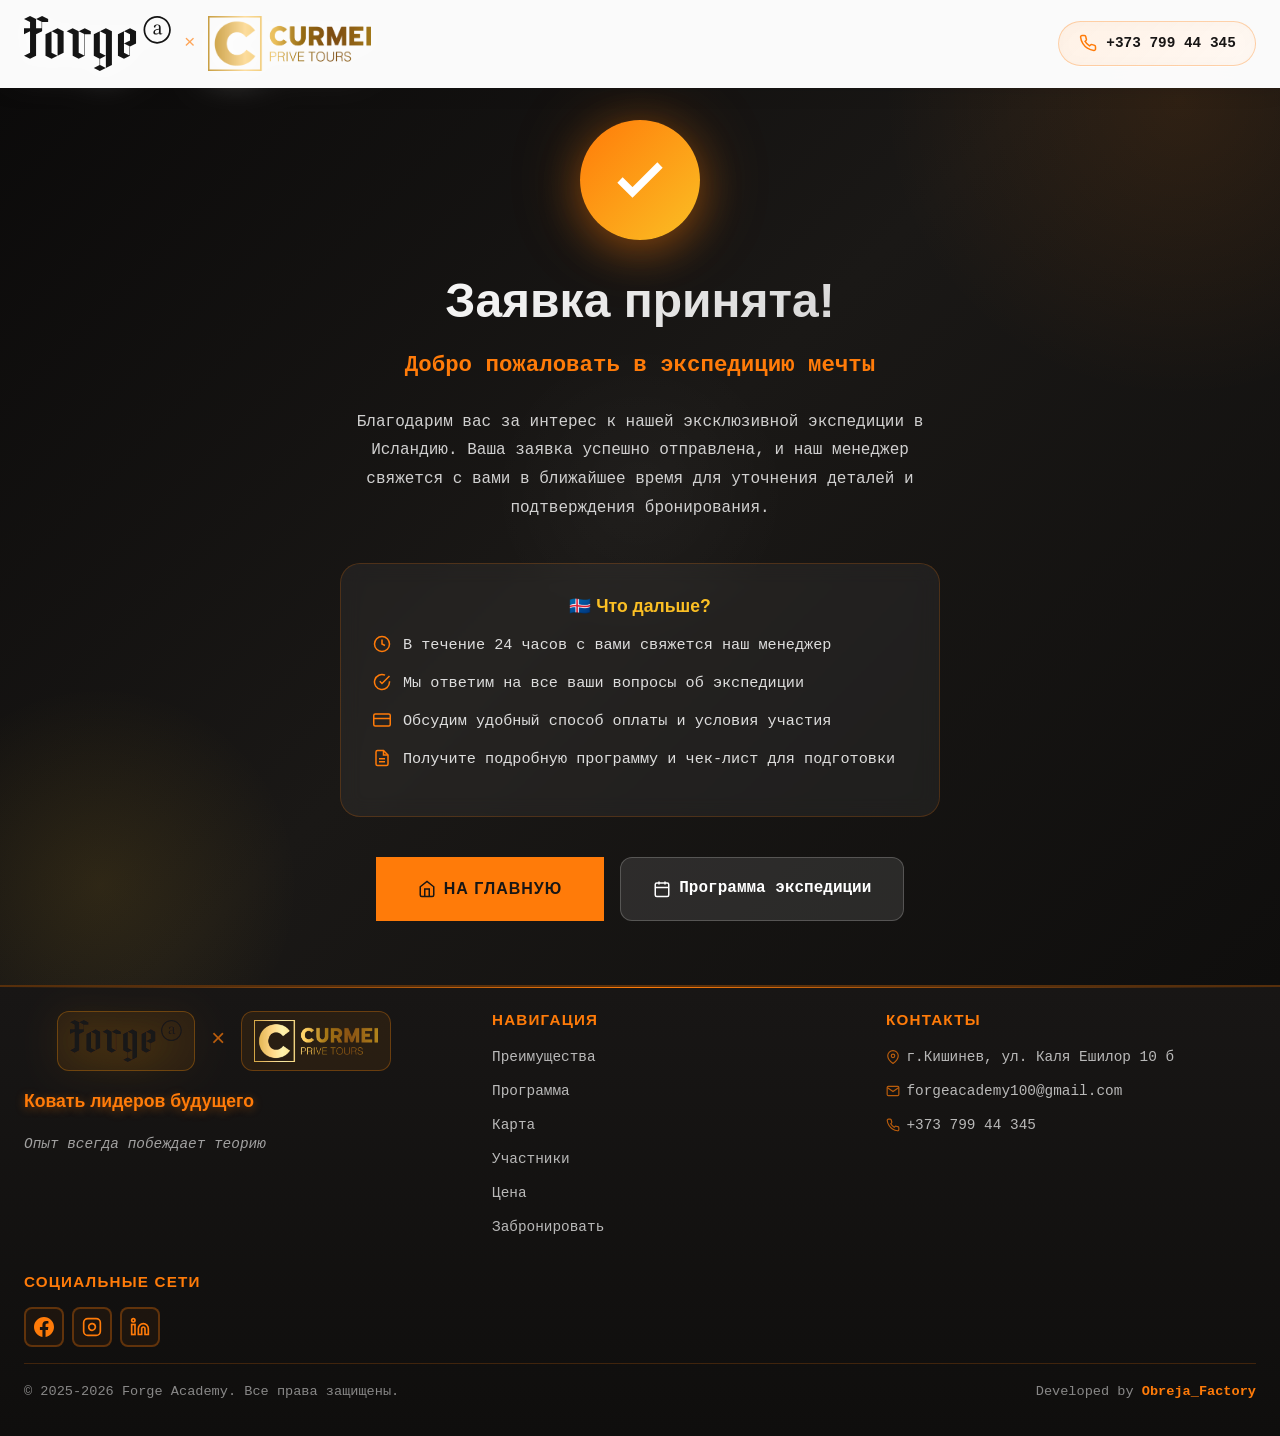
==== commit f289be92: "Fix: map scroll bug, add favicon to success page" ====
--- a/success.html
+++ b/success.html
@@ -6,10 +6,9 @@
     <title>Заявка принята | Forge Academy Iceland</title>
     <meta name="robots" content="noindex, nofollow">
     
-    <!-- Favicons -->
-    <link rel="apple-touch-icon" sizes="180x180" href="assets/images/favicons/apple-touch-icon.png">
-    <link rel="icon" type="image/png" sizes="32x32" href="assets/images/favicons/favicon-32x32.png">
-    <link rel="icon" type="image/png" sizes="16x16" href="assets/images/favicons/favicon-16x16.png">
+    <!-- Favicon -->
+    <link rel="icon" type="image/svg+xml" href="assets/images/forge-logo.svg">
+    <link rel="apple-touch-icon" href="assets/images/apple-touch-icon.png">
     
     <!-- Fonts -->
     <link rel="preconnect" href="https://fonts.googleapis.com">
@@ -230,63 +229,6 @@
             border-color: rgba(255, 255, 255, 0.3);
             transform: translateY(-2px);
         }
-        
-        .success-contact {
-            margin-top: 3rem;
-            padding-top: 2rem;
-            border-top: 1px solid rgba(255, 255, 255, 0.1);
-        }
-        
-        .success-contact > p { font-size: 0.95rem; color: rgba(255, 255, 255, 0.6); margin-bottom: 1rem; }
-        
-        .success-contact-links {
-            display: flex;
-            gap: 1.5rem;
-            justify-content: center;
-            flex-wrap: wrap;
-        }
-        
-        .success-contact-link {
-            display: flex;
-            align-items: center;
-            gap: 0.5rem;
-            color: rgba(255, 255, 255, 0.8);
-            text-decoration: none;
-            font-size: 0.9rem;
-            transition: color 0.3s ease;
-        }
-        
-        .success-contact-link:hover { color: var(--forge-flame); }
-        .success-contact-link svg { stroke: var(--forge-flame); }
-        
-        .success-social-links {
-            display: flex;
-            gap: 1rem;
-            justify-content: center;
-            margin-top: 1.5rem;
-        }
-        
-        .success-social-link {
-            width: 45px;
-            height: 45px;
-            border-radius: 50%;
-            background: rgba(255, 255, 255, 0.05);
-            border: 1px solid rgba(255, 255, 255, 0.1);
-            display: flex;
-            align-items: center;
-            justify-content: center;
-            transition: all 0.3s ease;
-            text-decoration: none;
-        }
-        
-        .success-social-link:hover {
-            background: rgba(255, 123, 9, 0.2);
-            border-color: var(--forge-flame);
-            transform: translateY(-3px);
-        }
-        
-        .success-social-link svg { width: 20px; height: 20px; stroke: rgba(255, 255, 255, 0.8); fill: none; }
-        .success-social-link:hover svg { stroke: var(--forge-flame); }
         
         .confetti {
             position: fixed;
@@ -411,32 +353,6 @@
                     Программа экспедиции
                 </a>
             </div>
-            
-            <div class="success-contact">
-                <p>Если у вас есть вопросы, свяжитесь с нами:</p>
-                <div class="success-contact-links">
-                    <a href="tel:+37379944345" class="success-contact-link">
-                        <svg width="18" height="18" viewBox="0 0 24 24" fill="none" stroke-width="2"><path d="M22 16.92v3a2 2 0 0 1-2.18 2 19.79 19.79 0 0 1-8.63-3.07 19.5 19.5 0 0 1-6-6 19.79 19.79 0 0 1-3.07-8.67A2 2 0 0 1 4.11 2h3a2 2 0 0 1 2 1.72 12.84 12.84 0 0 0 .7 2.81 2 2 0 0 1-.45 2.11L8.09 9.91a16 16 0 0 0 6 6l1.27-1.27a2 2 0 0 1 2.11-.45 12.84 12.84 0 0 0 2.81.7A2 2 0 0 1 22 16.92z"></path></svg>
-                        +373 799 44 345
-                    </a>
-                    <a href="mailto:forgeacademy100@gmail.com" class="success-contact-link">
-                        <svg width="18" height="18" viewBox="0 0 24 24" fill="none" stroke-width="2"><path d="M4 4h16c1.1 0 2 .9 2 2v12c0 1.1-.9 2-2 2H4c-1.1 0-2-.9-2-2V6c0-1.1.9-2 2-2z"></path><polyline points="22,6 12,13 2,6"></polyline></svg>
-                        forgeacademy100@gmail.com
-                    </a>
-                </div>
-                
-                <div class="success-social-links">
-                    <a href="https://www.facebook.com/share/16fbA2Duwi/?mibextid=wwXIfr" target="_blank" rel="noopener noreferrer" class="success-social-link" aria-label="Facebook">
-                        <svg viewBox="0 0 24 24" fill="currentColor" stroke="none"><path d="M24 12.073c0-6.627-5.373-12-12-12s-12 5.373-12 12c0 5.99 4.388 10.954 10.125 11.854v-8.385H7.078v-3.47h3.047V9.43c0-3.007 1.792-4.669 4.533-4.669 1.312 0 2.686.235 2.686.235v2.953H15.83c-1.491 0-1.956.925-1.956 1.874v2.25h3.328l-.532 3.47h-2.796v8.385C19.612 23.027 24 18.062 24 12.073z"/></svg>
-                    </a>
-                    <a href="https://www.instagram.com/forge_academy_md/" target="_blank" rel="noopener noreferrer" class="success-social-link" aria-label="Instagram">
-                        <svg viewBox="0 0 24 24"><rect x="2" y="2" width="20" height="20" rx="5" ry="5"></rect><path d="M16 11.37A4 4 0 1 1 12.63 8 4 4 0 0 1 16 11.37z"></path><line x1="17.5" y1="6.5" x2="17.51" y2="6.5"></line></svg>
-                    </a>
-                    <a href="https://www.linkedin.com/in/forge-academy-856769377/" target="_blank" rel="noopener noreferrer" class="success-social-link" aria-label="LinkedIn">
-                        <svg viewBox="0 0 24 24"><path d="M16 8a6 6 0 0 1 6 6v7h-4v-7a2 2 0 0 0-2-2 2 2 0 0 0-2 2v7h-4v-7a6 6 0 0 1 6-6z"></path><rect x="2" y="9" width="4" height="12"></rect><circle cx="4" cy="4" r="2"></circle></svg>
-                    </a>
-                </div>
-            </div>
         </div>
     </main>
 
--- a/assets/css/style.css
+++ b/assets/css/style.css
@@ -83,9 +83,6 @@
     width: 100%;
     max-width: 100vw;
     position: relative;
-    /* Prevent overscroll bounce causing issues */
-    overscroll-behavior: none;
-    overscroll-behavior-y: none;
 }
 
 /* Performance optimizations */
@@ -95,6 +92,11 @@
 
 section {
     contain: layout style;
+}
+
+/* Exclude map section from contain to fix scroll issues */
+.map-section {
+    contain: none;
 }
 
 /* Reduce motion for users who prefer it */
@@ -1750,10 +1752,14 @@
 
 .iceland-map-container {
     margin: var(--spacing-md) auto;
-    max-width: 1400px;
+    max-width: 1200px;
+    width: 100%;
     position: relative;
     z-index: 1;
     overflow: visible;
+    display: flex;
+    flex-direction: column;
+    align-items: center;
 }
 
 .iceland-map-wrapper {
@@ -1766,6 +1772,8 @@
     background: rgba(255, 255, 255, 0.05);
     aspect-ratio: 16 / 9;
     max-height: 600px;
+    width: 100%;
+    max-width: 1100px;
 }
 
 .iceland-map-wrapper:hover {
